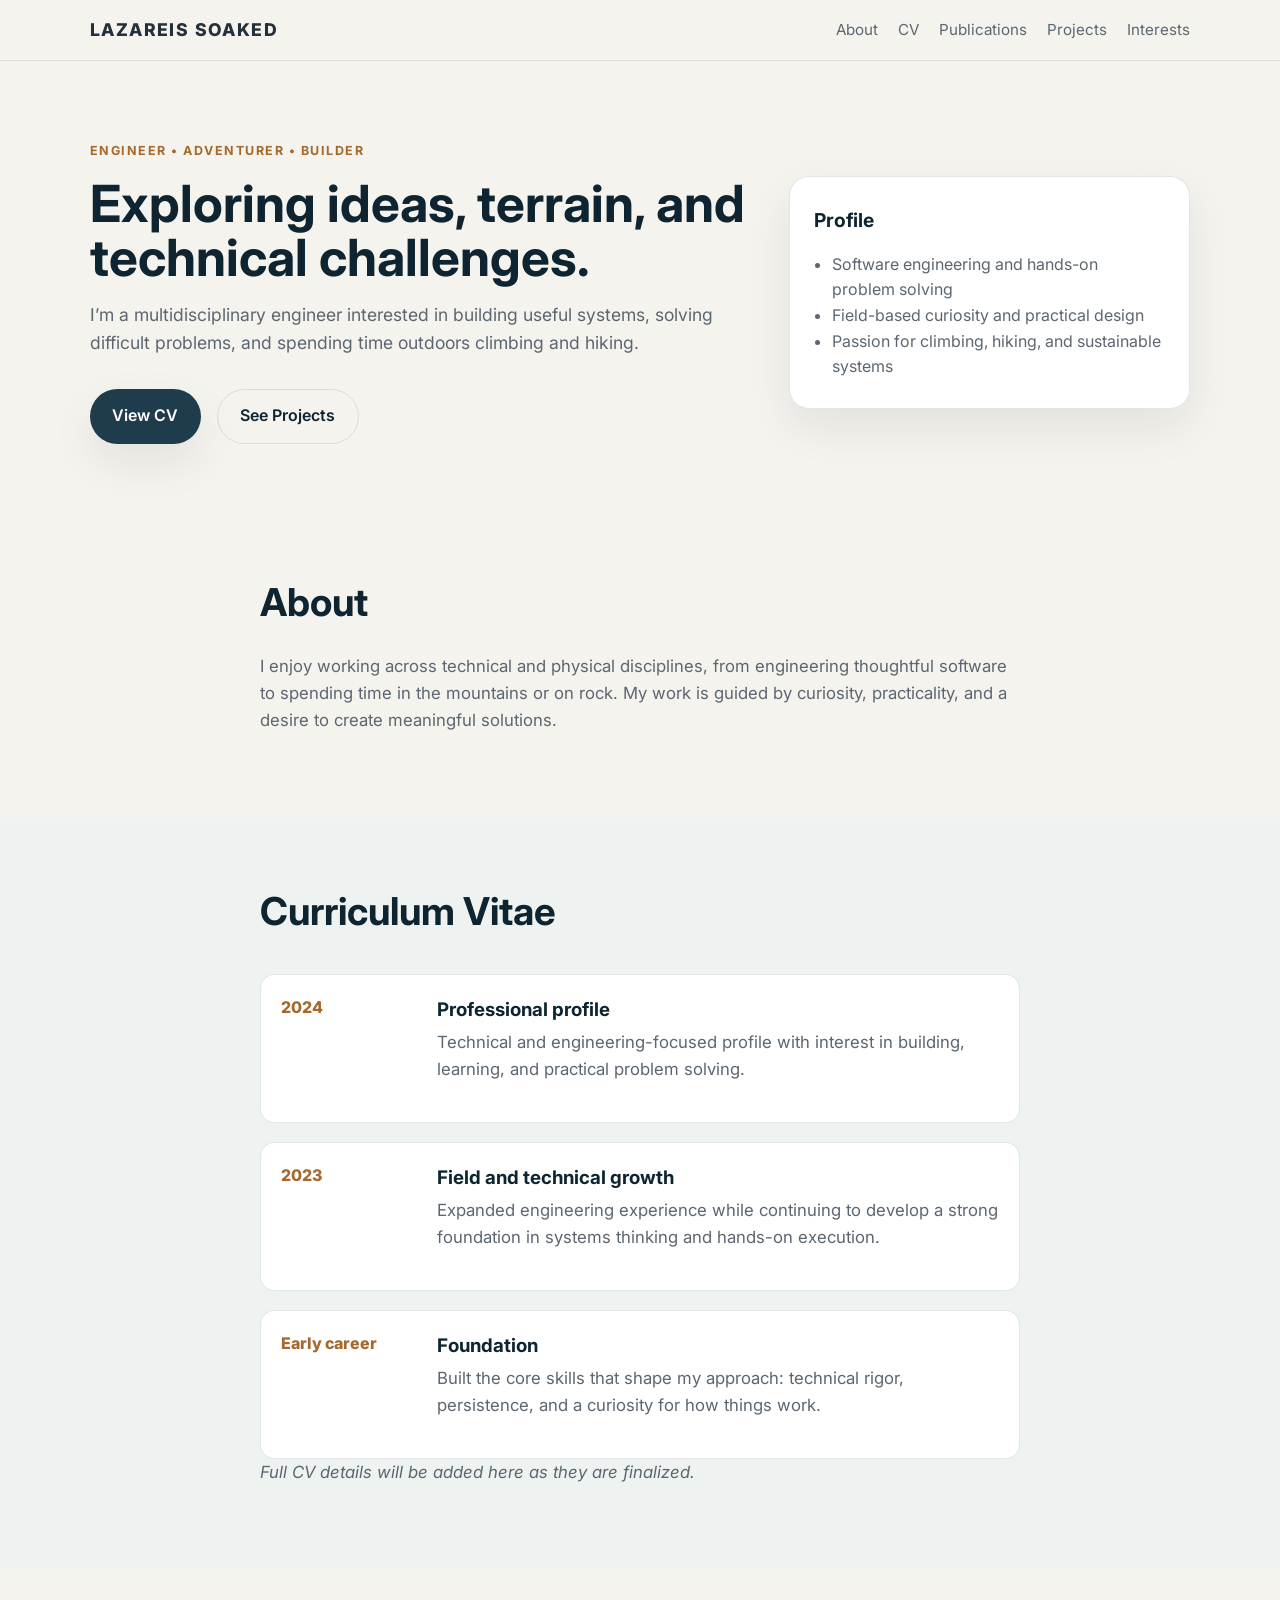
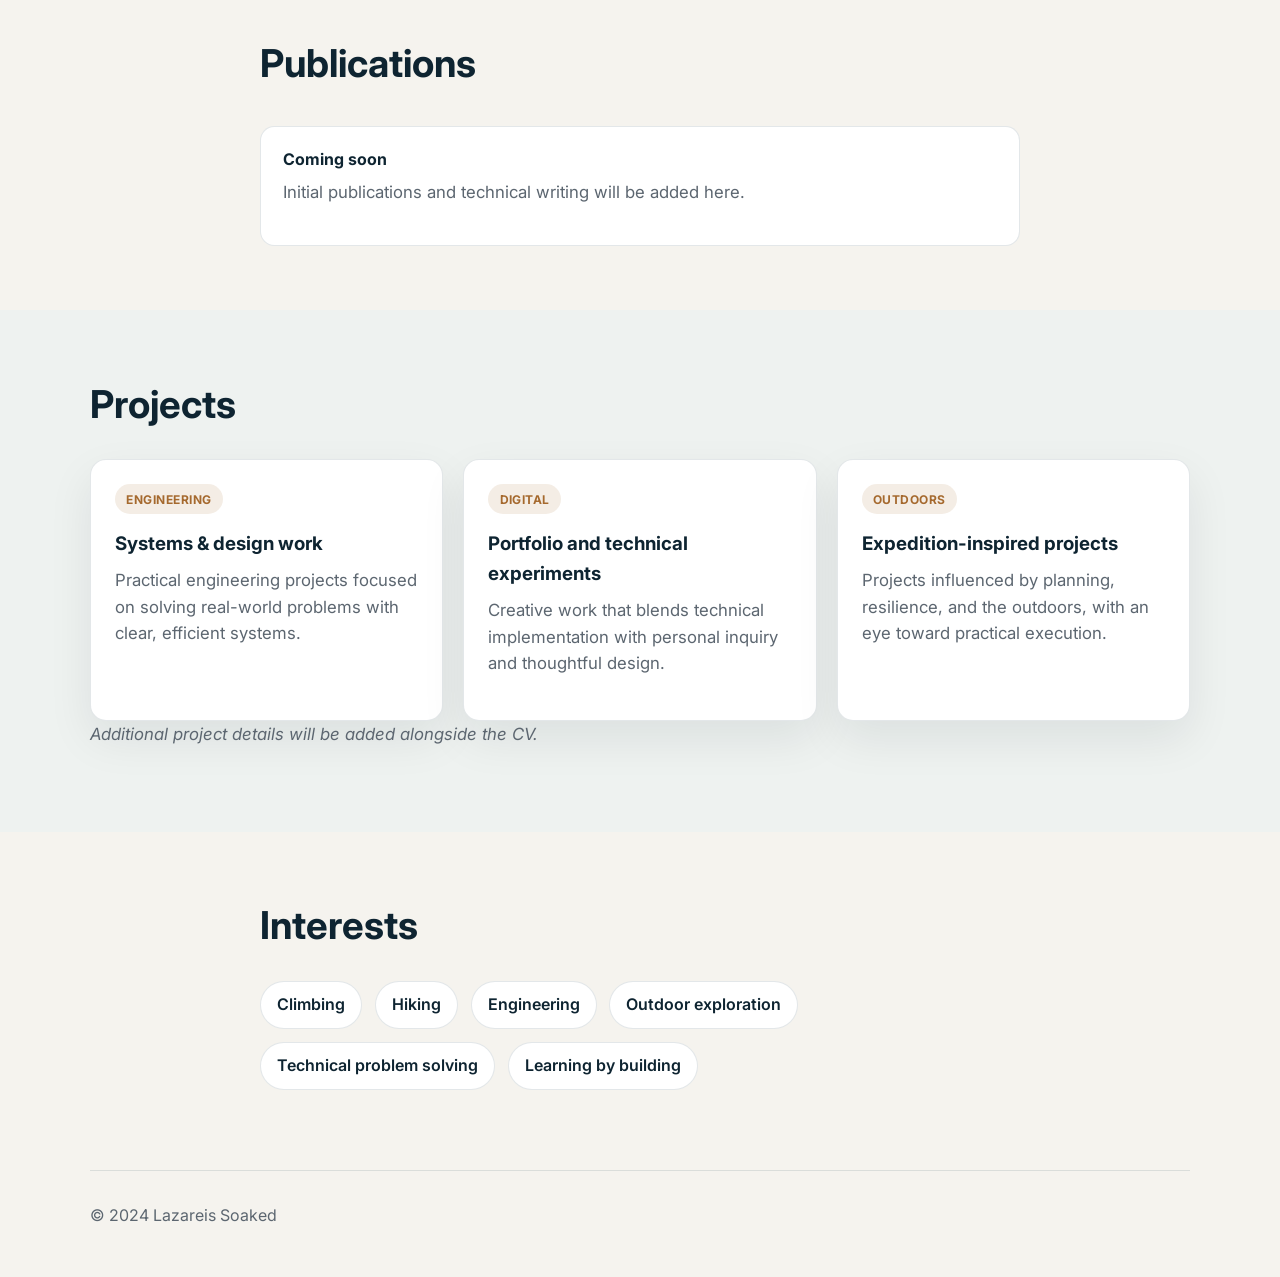
==== index.html @ 0415a64e "Add static GitHub Pages portfolio page with required sections Co-authored-by: LazareisSoaked <436525" ====
<!DOCTYPE html>
<html lang="en">
  <head>
    <meta charset="UTF-8" />
    <meta name="viewport" content="width=device-width, initial-scale=1.0" />
    <title>Lazareis Soaked | Portfolio</title>
    <meta
      name="description"
      content="Personal portfolio for Lazareis Soaked, featuring CV, publications, projects, and interests in climbing, hiking, and engineering."
    />
    <link rel="preconnect" href="https://fonts.googleapis.com" />
    <link rel="preconnect" href="https://fonts.gstatic.com" crossorigin />
    <link
      href="https://fonts.googleapis.com/css2?family=Inter:wght@400;500;600;700;800&display=swap"
      rel="stylesheet"
    />
    <link rel="stylesheet" href="styles.css" />
  </head>
  <body>
    <header class="site-header">
      <div class="container nav">
        <div class="brand">Lazareis Soaked</div>
        <nav class="main-nav" aria-label="Main navigation">
          <a href="#about">About</a>
          <a href="#cv">CV</a>
          <a href="#publications">Publications</a>
          <a href="#projects">Projects</a>
          <a href="#interests">Interests</a>
        </nav>
      </div>
    </header>

    <main>
      <section class="hero">
        <div class="container hero-inner">
          <div class="hero-copy">
            <p class="eyebrow">Engineer • Adventurer • Builder</p>
            <h1>Exploring ideas, terrain, and technical challenges.</h1>
            <p class="lead">
              I’m a multidisciplinary engineer interested in building useful systems,
              solving difficult problems, and spending time outdoors climbing and hiking.
            </p>
            <div class="cta-row">
              <a class="button primary" href="#cv">View CV</a>
              <a class="button secondary" href="#projects">See Projects</a>
            </div>
          </div>
          <div class="hero-card" aria-label="Profile summary card">
            <h2>Profile</h2>
            <ul>
              <li>Software engineering and hands-on problem solving</li>
              <li>Field-based curiosity and practical design</li>
              <li>Passion for climbing, hiking, and sustainable systems</li>
            </ul>
          </div>
        </div>
      </section>

      <section id="about" class="content-section">
        <div class="container narrow">
          <h2>About</h2>
          <p>
            I enjoy working across technical and physical disciplines, from engineering
            thoughtful software to spending time in the mountains or on rock. My work is
            guided by curiosity, practicality, and a desire to create meaningful solutions.
          </p>
        </div>
      </section>

      <section id="cv" class="content-section alt">
        <div class="container narrow">
          <h2>Curriculum Vitae</h2>
          <div class="timeline">
            <div class="item">
              <span class="year">2024</span>
              <div>
                <h3>Professional profile</h3>
                <p>
                  Technical and engineering-focused profile with interest in building,
                  learning, and practical problem solving.
                </p>
              </div>
            </div>
            <div class="item">
              <span class="year">2023</span>
              <div>
                <h3>Field and technical growth</h3>
                <p>
                  Expanded engineering experience while continuing to develop a strong
                  foundation in systems thinking and hands-on execution.
                </p>
              </div>
            </div>
            <div class="item">
              <span class="year">Early career</span>
              <div>
                <h3>Foundation</h3>
                <p>
                  Built the core skills that shape my approach: technical rigor,
                  persistence, and a curiosity for how things work.
                </p>
              </div>
            </div>
          </div>
          <p class="note">Full CV details will be added here as they are finalized.</p>
        </div>
      </section>

      <section id="publications" class="content-section">
        <div class="container narrow">
          <h2>Publications</h2>
          <ul class="list-card">
            <li>
              <strong>Coming soon</strong>
              <p>Initial publications and technical writing will be added here.</p>
            </li>
          </ul>
        </div>
      </section>

      <section id="projects" class="content-section alt">
        <div class="container">
          <h2>Projects</h2>
          <div class="projects-grid">
            <article class="project-card">
              <span class="tag">Engineering</span>
              <h3>Systems & design work</h3>
              <p>
                Practical engineering projects focused on solving real-world problems with
                clear, efficient systems.
              </p>
            </article>
            <article class="project-card">
              <span class="tag">Digital</span>
              <h3>Portfolio and technical experiments</h3>
              <p>
                Creative work that blends technical implementation with personal inquiry and
                thoughtful design.
              </p>
            </article>
            <article class="project-card">
              <span class="tag">Outdoors</span>
              <h3>Expedition-inspired projects</h3>
              <p>
                Projects influenced by planning, resilience, and the outdoors, with an eye
                toward practical execution.
              </p>
            </article>
          </div>
          <p class="note">Additional project details will be added alongside the CV.</p>
        </div>
      </section>

      <section id="interests" class="content-section">
        <div class="container narrow">
          <h2>Interests</h2>
          <div class="interest-list" aria-label="Interests">
            <span>Climbing</span>
            <span>Hiking</span>
            <span>Engineering</span>
            <span>Outdoor exploration</span>
            <span>Technical problem solving</span>
            <span>Learning by building</span>
          </div>
        </div>
      </section>
    </main>

    <footer class="site-footer">
      <div class="container footer-inner">
        <p>© 2024 Lazareis Soaked</p>
      </div>
    </footer>
  </body>
</html>
---- styles.css ----
:root {
  --bg: #f5f3ee;
  --panel: #ffffff;
  --panel-alt: #eef2f0;
  --primary: #1f3c4d;
  --primary-strong: #0e2431;
  --accent: #a5692e;
  --text: #24313d;
  --muted: #5c6670;
  --border: rgba(31, 60, 77, 0.12);
  --shadow: 0 18px 45px rgba(15, 27, 36, 0.08);
}

* {
  box-sizing: border-box;
}

html {
  scroll-behavior: smooth;
}

body {
  margin: 0;
  font-family: "Inter", sans-serif;
  background: var(--bg);
  color: var(--text);
  line-height: 1.6;
}

a {
  color: inherit;
  text-decoration: none;
}

img {
  max-width: 100%;
  display: block;
}

.container {
  width: min(1100px, calc(100% - 2rem));
  margin: 0 auto;
}

.narrow {
  max-width: 760px;
}

.site-header {
  position: sticky;
  top: 0;
  z-index: 10;
  background: rgba(245, 243, 238, 0.9);
  backdrop-filter: blur(8px);
  border-bottom: 1px solid var(--border);
}

.nav {
  display: flex;
  justify-content: space-between;
  align-items: center;
  padding: 1rem 0;
}

.brand {
  font-size: 1.1rem;
  font-weight: 800;
  letter-spacing: 0.08em;
  text-transform: uppercase;
}

.main-nav {
  display: flex;
  gap: 1.25rem;
  flex-wrap: wrap;
  color: var(--muted);
  font-size: 0.95rem;
}

.main-nav a:hover,
.main-nav a:focus-visible {
  color: var(--primary-strong);
}

.hero {
  padding: 5rem 0 4rem;
}

.hero-inner {
  display: grid;
  grid-template-columns: 1.5fr 0.9fr;
  gap: 2rem;
  align-items: center;
}

.eyebrow {
  margin: 0 0 1rem;
  font-size: 0.78rem;
  font-weight: 700;
  letter-spacing: 0.12em;
  text-transform: uppercase;
  color: var(--accent);
}

.hero h1 {
  margin: 0 0 1rem;
  font-size: clamp(2.5rem, 4vw, 4.4rem);
  line-height: 1.05;
  color: var(--primary-strong);
}

.lead {
  max-width: 62ch;
  margin: 0;
  font-size: 1.1rem;
  color: var(--muted);
}

.cta-row {
  display: flex;
  gap: 1rem;
  flex-wrap: wrap;
  margin-top: 2rem;
}

.button {
  display: inline-flex;
  align-items: center;
  justify-content: center;
  border-radius: 999px;
  padding: 0.85rem 1.4rem;
  font-weight: 600;
  transition: transform 0.2s ease, box-shadow 0.2s ease;
}

.button:hover,
.button:focus-visible {
  transform: translateY(-1px);
}

.button.primary {
  background: var(--primary);
  color: #fff;
  box-shadow: var(--shadow);
}

.button.secondary {
  background: transparent;
  border: 1px solid var(--border);
  color: var(--primary-strong);
}

.hero-card {
  background: var(--panel);
  border: 1px solid var(--border);
  border-radius: 1.25rem;
  padding: 1.75rem 1.5rem;
  box-shadow: var(--shadow);
}

.hero-card h2 {
  margin-top: 0;
  margin-bottom: 1rem;
  font-size: 1.2rem;
  color: var(--primary-strong);
}

.hero-card ul {
  margin: 0;
  padding-left: 1.1rem;
  color: var(--muted);
}

.content-section {
  padding: 2rem 0 4rem;
}

.content-section.alt {
  background: var(--panel-alt);
}

.content-section h2 {
  margin-bottom: 1.25rem;
  font-size: clamp(1.9rem, 3vw, 2.8rem);
  color: var(--primary-strong);
}

.content-section p {
  margin: 0 0 1.2rem;
  color: var(--muted);
  font-size: 1.05rem;
}

.timeline {
  display: grid;
  gap: 1.2rem;
  margin-top: 2rem;
}

.item {
  display: grid;
  grid-template-columns: 140px 1fr;
  gap: 1rem;
  padding: 1.25rem;
  background: var(--panel);
  border: 1px solid var(--border);
  border-radius: 0.9rem;
}

.year {
  font-weight: 800;
  color: var(--accent);
}

.item h3 {
  margin: 0 0 0.25rem;
  color: var(--primary-strong);
}

.note {
  margin-top: 1.5rem;
  font-style: italic;
}

.list-card {
  list-style: none;
  margin: 2rem 0 0;
  padding: 0;
  display: grid;
  gap: 1rem;
}

.list-card li {
  background: var(--panel);
  border: 1px solid var(--border);
  border-radius: 0.9rem;
  padding: 1.25rem 1.4rem;
}

.list-card strong {
  display: block;
  margin-bottom: 0.35rem;
  color: var(--primary-strong);
}

.projects-grid {
  display: grid;
  grid-template-columns: repeat(3, minmax(0, 1fr));
  gap: 1.25rem;
  margin-top: 1.5rem;
}

.project-card {
  padding: 1.5rem;
  background: var(--panel);
  border: 1px solid var(--border);
  border-radius: 1rem;
  box-shadow: var(--shadow);
}

.tag {
  display: inline-block;
  padding: 0.35rem 0.7rem;
  border-radius: 999px;
  background: rgba(165, 105, 46, 0.12);
  color: var(--accent);
  font-size: 0.75rem;
  font-weight: 700;
  letter-spacing: 0.04em;
  text-transform: uppercase;
}

.project-card h3 {
  margin: 0.9rem 0 0.5rem;
  color: var(--primary-strong);
}

.interest-list {
  display: flex;
  flex-wrap: wrap;
  gap: 0.8rem;
  margin-top: 1.5rem;
}

.interest-list span {
  background: var(--panel);
  border: 1px solid var(--border);
  border-radius: 999px;
  padding: 0.65rem 1rem;
  color: var(--primary-strong);
  font-weight: 600;
}

.site-footer {
  padding: 1rem 0 2rem;
}

.footer-inner {
  padding-top: 1rem;
  border-top: 1px solid var(--border);
  color: var(--muted);
}

@media (max-width: 760px) {
  .hero-inner,
  .projects-grid {
    grid-template-columns: 1fr;
  }

  .nav {
    flex-direction: column;
    gap: 0.75rem;
  }

  .main-nav {
    justify-content: center;
  }

  .item {
    grid-template-columns: 1fr;
  }
}
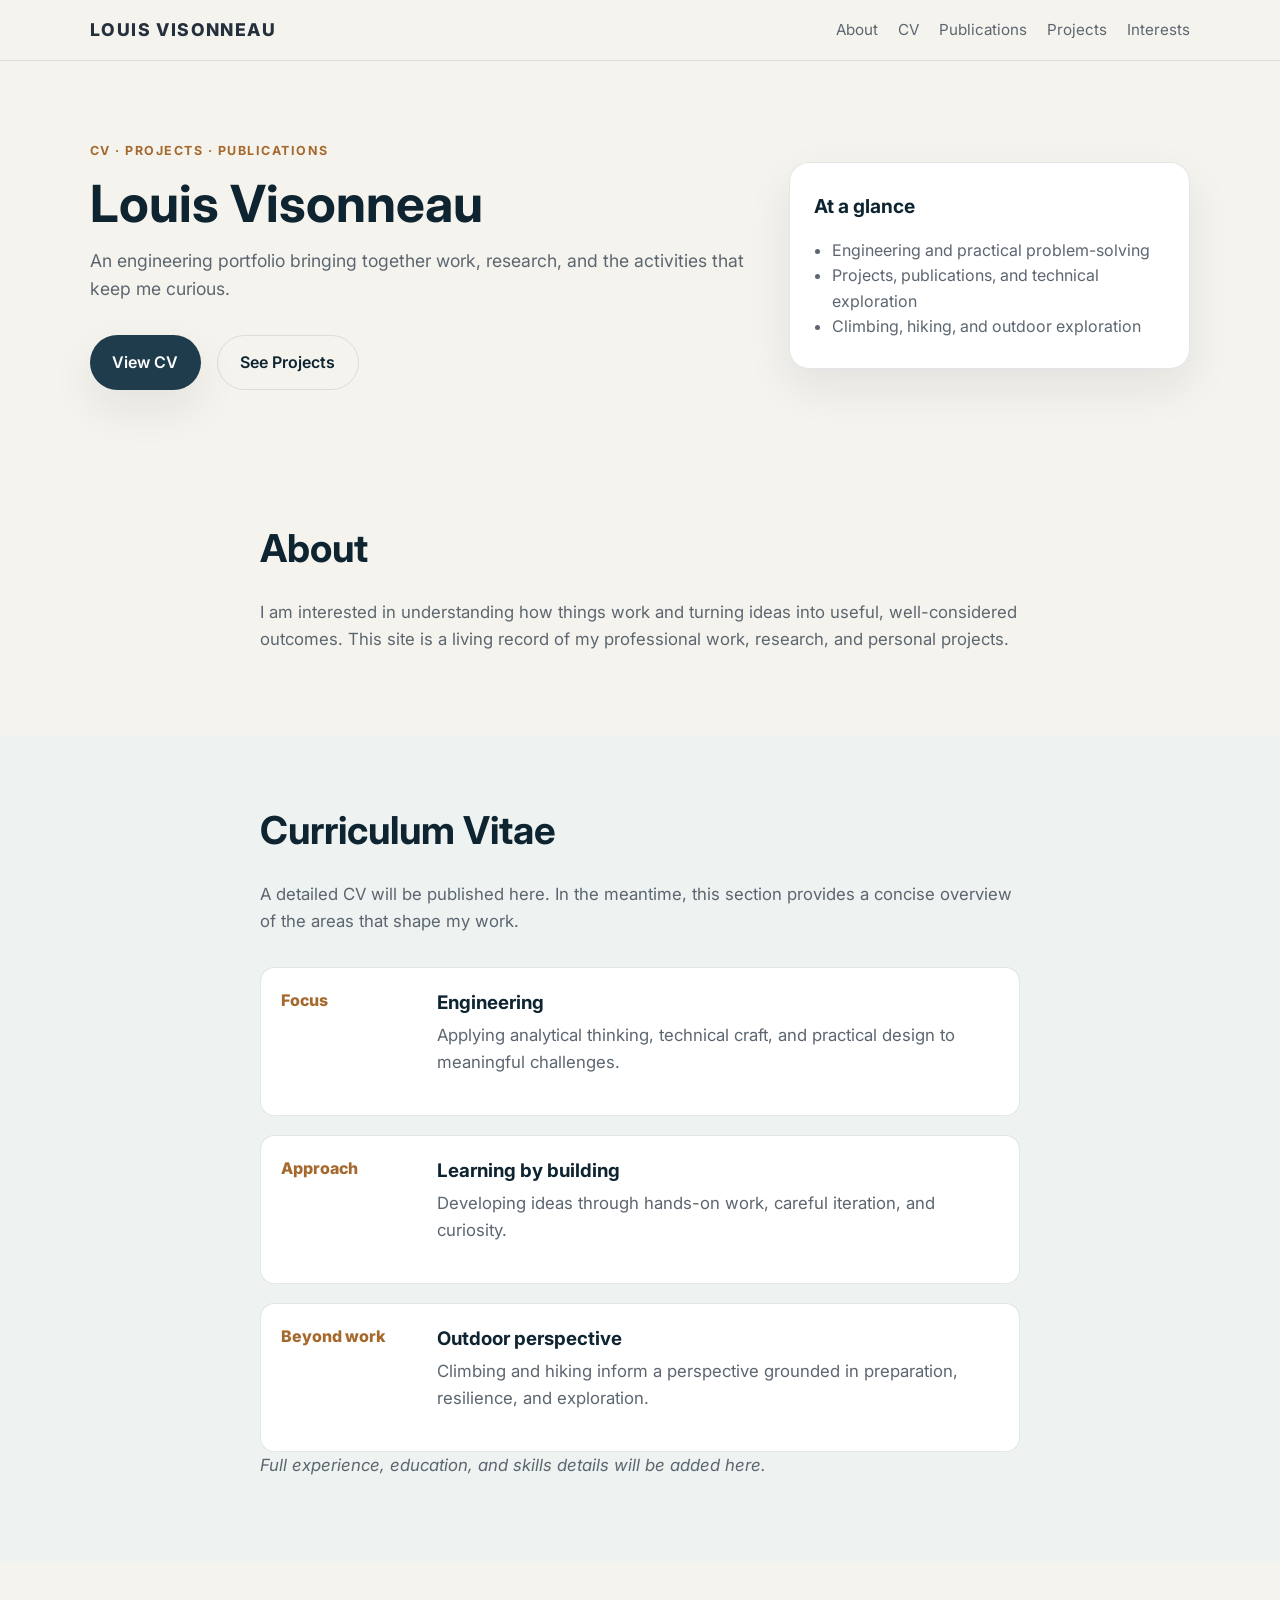
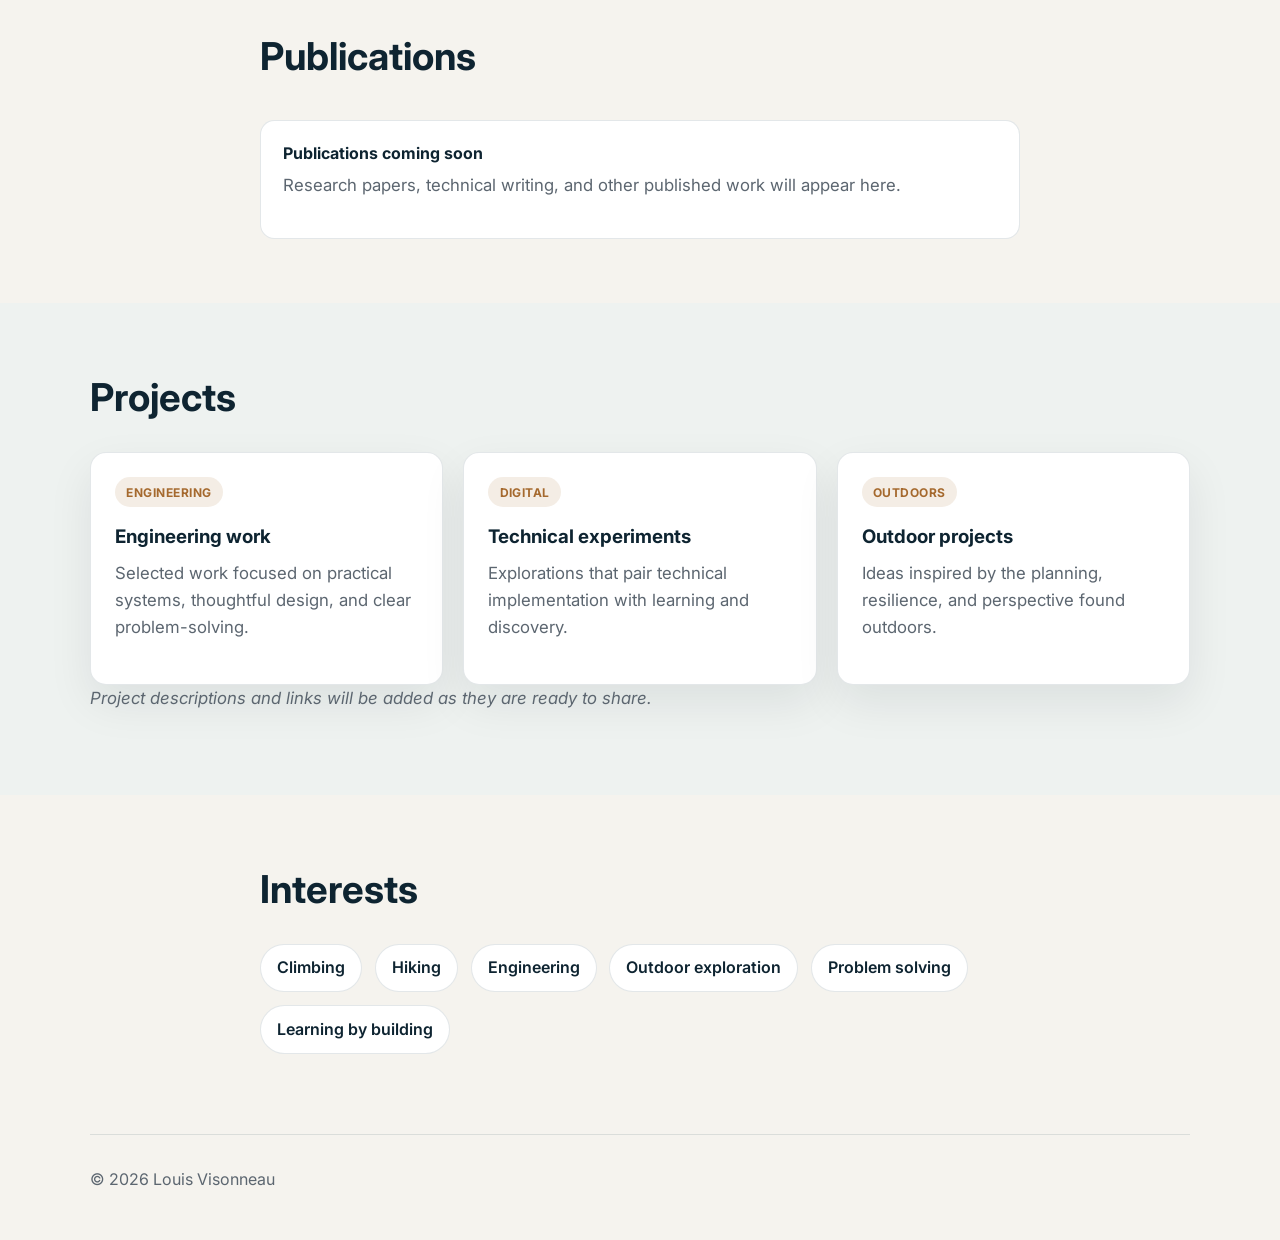
==== commit ad81150e: "Create Louis Visonneau portfolio page Co-authored-by: LazareisSoaked <43652519+LazareisSoaked@users." ====
--- a/index.html
+++ b/index.html
@@ -3,10 +3,10 @@
   <head>
     <meta charset="UTF-8" />
     <meta name="viewport" content="width=device-width, initial-scale=1.0" />
-    <title>Lazareis Soaked | Portfolio</title>
+    <title>Louis Visonneau | CV & Portfolio</title>
     <meta
       name="description"
-      content="Personal portfolio for Lazareis Soaked, featuring CV, publications, projects, and interests in climbing, hiking, and engineering."
+      content="The CV and portfolio of Louis Visonneau, including publications, projects, and interests."
     />
     <link rel="preconnect" href="https://fonts.googleapis.com" />
     <link rel="preconnect" href="https://fonts.gstatic.com" crossorigin />
@@ -19,7 +19,7 @@
   <body>
     <header class="site-header">
       <div class="container nav">
-        <div class="brand">Lazareis Soaked</div>
+        <a class="brand" href="#top">Louis Visonneau</a>
         <nav class="main-nav" aria-label="Main navigation">
           <a href="#about">About</a>
           <a href="#cv">CV</a>
@@ -30,15 +30,15 @@
       </div>
     </header>
 
-    <main>
-      <section class="hero">
+    <main id="top">
+      <section id="about" class="hero">
         <div class="container hero-inner">
           <div class="hero-copy">
-            <p class="eyebrow">Engineer • Adventurer • Builder</p>
-            <h1>Exploring ideas, terrain, and technical challenges.</h1>
+            <p class="eyebrow">CV · Projects · Publications</p>
+            <h1>Louis Visonneau</h1>
             <p class="lead">
-              I’m a multidisciplinary engineer interested in building useful systems,
-              solving difficult problems, and spending time outdoors climbing and hiking.
+              An engineering portfolio bringing together work, research, and the activities
+              that keep me curious.
             </p>
             <div class="cta-row">
               <a class="button primary" href="#cv">View CV</a>
@@ -46,23 +46,23 @@
             </div>
           </div>
           <div class="hero-card" aria-label="Profile summary card">
-            <h2>Profile</h2>
+            <h2>At a glance</h2>
             <ul>
-              <li>Software engineering and hands-on problem solving</li>
-              <li>Field-based curiosity and practical design</li>
-              <li>Passion for climbing, hiking, and sustainable systems</li>
+              <li>Engineering and practical problem-solving</li>
+              <li>Projects, publications, and technical exploration</li>
+              <li>Climbing, hiking, and outdoor exploration</li>
             </ul>
           </div>
         </div>
       </section>
 
-      <section id="about" class="content-section">
+      <section class="content-section">
         <div class="container narrow">
           <h2>About</h2>
           <p>
-            I enjoy working across technical and physical disciplines, from engineering
-            thoughtful software to spending time in the mountains or on rock. My work is
-            guided by curiosity, practicality, and a desire to create meaningful solutions.
+            I am interested in understanding how things work and turning ideas into useful,
+            well-considered outcomes. This site is a living record of my professional work,
+            research, and personal projects.
           </p>
         </div>
       </section>
@@ -70,39 +70,42 @@
       <section id="cv" class="content-section alt">
         <div class="container narrow">
           <h2>Curriculum Vitae</h2>
+          <p>
+            A detailed CV will be published here. In the meantime, this section provides a
+            concise overview of the areas that shape my work.
+          </p>
           <div class="timeline">
             <div class="item">
-              <span class="year">2024</span>
+              <span class="year">Focus</span>
               <div>
-                <h3>Professional profile</h3>
+                <h3>Engineering</h3>
                 <p>
-                  Technical and engineering-focused profile with interest in building,
-                  learning, and practical problem solving.
+                  Applying analytical thinking, technical craft, and practical design to
+                  meaningful challenges.
                 </p>
               </div>
             </div>
             <div class="item">
-              <span class="year">2023</span>
+              <span class="year">Approach</span>
               <div>
-                <h3>Field and technical growth</h3>
+                <h3>Learning by building</h3>
                 <p>
-                  Expanded engineering experience while continuing to develop a strong
-                  foundation in systems thinking and hands-on execution.
+                  Developing ideas through hands-on work, careful iteration, and curiosity.
                 </p>
               </div>
             </div>
             <div class="item">
-              <span class="year">Early career</span>
+              <span class="year">Beyond work</span>
               <div>
-                <h3>Foundation</h3>
+                <h3>Outdoor perspective</h3>
                 <p>
-                  Built the core skills that shape my approach: technical rigor,
-                  persistence, and a curiosity for how things work.
+                  Climbing and hiking inform a perspective grounded in preparation,
+                  resilience, and exploration.
                 </p>
               </div>
             </div>
           </div>
-          <p class="note">Full CV details will be added here as they are finalized.</p>
+          <p class="note">Full experience, education, and skills details will be added here.</p>
         </div>
       </section>
 
@@ -111,8 +114,8 @@
           <h2>Publications</h2>
           <ul class="list-card">
             <li>
-              <strong>Coming soon</strong>
-              <p>Initial publications and technical writing will be added here.</p>
+              <strong>Publications coming soon</strong>
+              <p>Research papers, technical writing, and other published work will appear here.</p>
             </li>
           </ul>
         </div>
@@ -124,30 +127,28 @@
           <div class="projects-grid">
             <article class="project-card">
               <span class="tag">Engineering</span>
-              <h3>Systems & design work</h3>
+              <h3>Engineering work</h3>
               <p>
-                Practical engineering projects focused on solving real-world problems with
-                clear, efficient systems.
+                Selected work focused on practical systems, thoughtful design, and clear
+                problem-solving.
               </p>
             </article>
             <article class="project-card">
               <span class="tag">Digital</span>
-              <h3>Portfolio and technical experiments</h3>
+              <h3>Technical experiments</h3>
               <p>
-                Creative work that blends technical implementation with personal inquiry and
-                thoughtful design.
+                Explorations that pair technical implementation with learning and discovery.
               </p>
             </article>
             <article class="project-card">
               <span class="tag">Outdoors</span>
-              <h3>Expedition-inspired projects</h3>
+              <h3>Outdoor projects</h3>
               <p>
-                Projects influenced by planning, resilience, and the outdoors, with an eye
-                toward practical execution.
+                Ideas inspired by the planning, resilience, and perspective found outdoors.
               </p>
             </article>
           </div>
-          <p class="note">Additional project details will be added alongside the CV.</p>
+          <p class="note">Project descriptions and links will be added as they are ready to share.</p>
         </div>
       </section>
 
@@ -159,7 +160,7 @@
             <span>Hiking</span>
             <span>Engineering</span>
             <span>Outdoor exploration</span>
-            <span>Technical problem solving</span>
+            <span>Problem solving</span>
             <span>Learning by building</span>
           </div>
         </div>
@@ -168,7 +169,7 @@
 
     <footer class="site-footer">
       <div class="container footer-inner">
-        <p>© 2024 Lazareis Soaked</p>
+        <p>© <span id="year">2026</span> Louis Visonneau</p>
       </div>
     </footer>
   </body>
--- a/styles.css
+++ b/styles.css
@@ -63,6 +63,7 @@
 }
 
 .brand {
+  display: inline-block;
   font-size: 1.1rem;
   font-weight: 800;
   letter-spacing: 0.08em;
@@ -80,6 +81,13 @@
 .main-nav a:hover,
 .main-nav a:focus-visible {
   color: var(--primary-strong);
+}
+
+.main-nav a:focus-visible,
+.button:focus-visible,
+.brand:focus-visible {
+  outline: 3px solid var(--accent);
+  outline-offset: 3px;
 }
 
 .hero {
@@ -293,6 +301,7 @@
 
 .site-footer {
   padding: 1rem 0 2rem;
+  background: var(--bg);
 }
 
 .footer-inner {
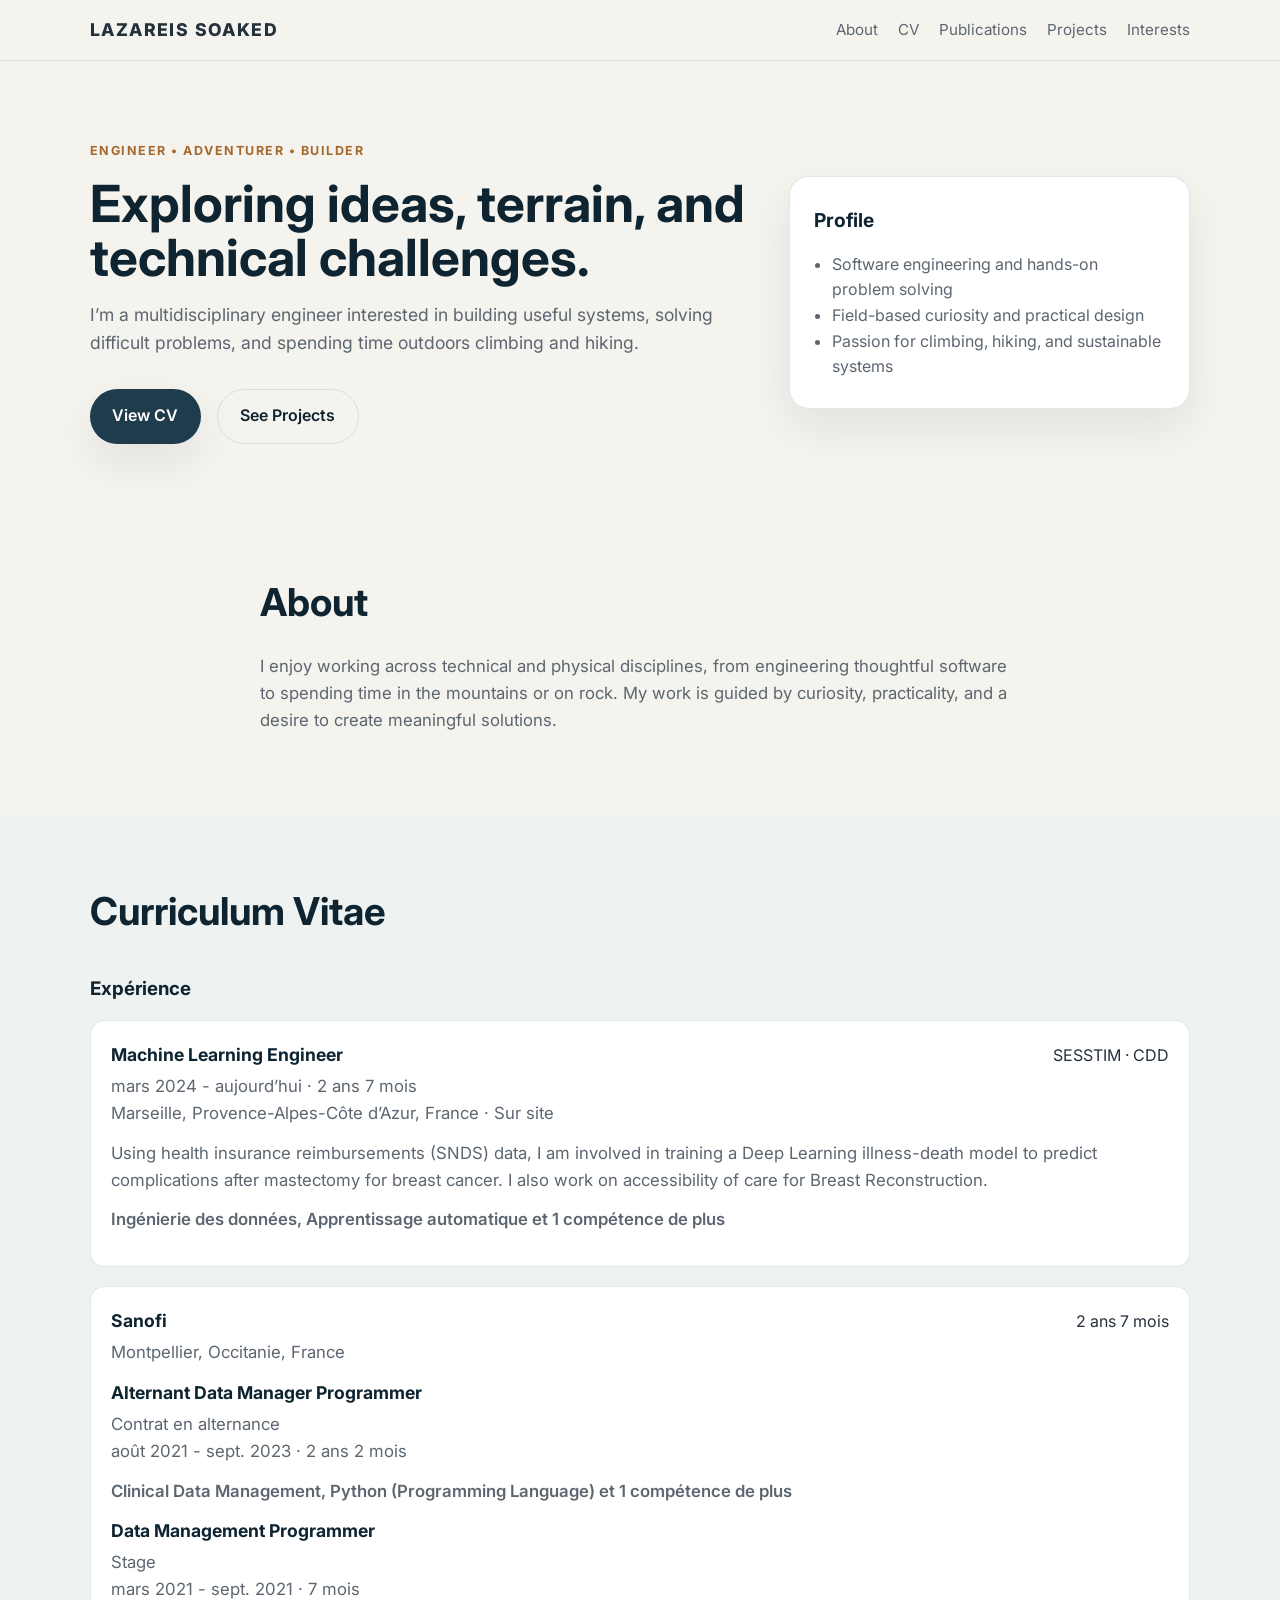
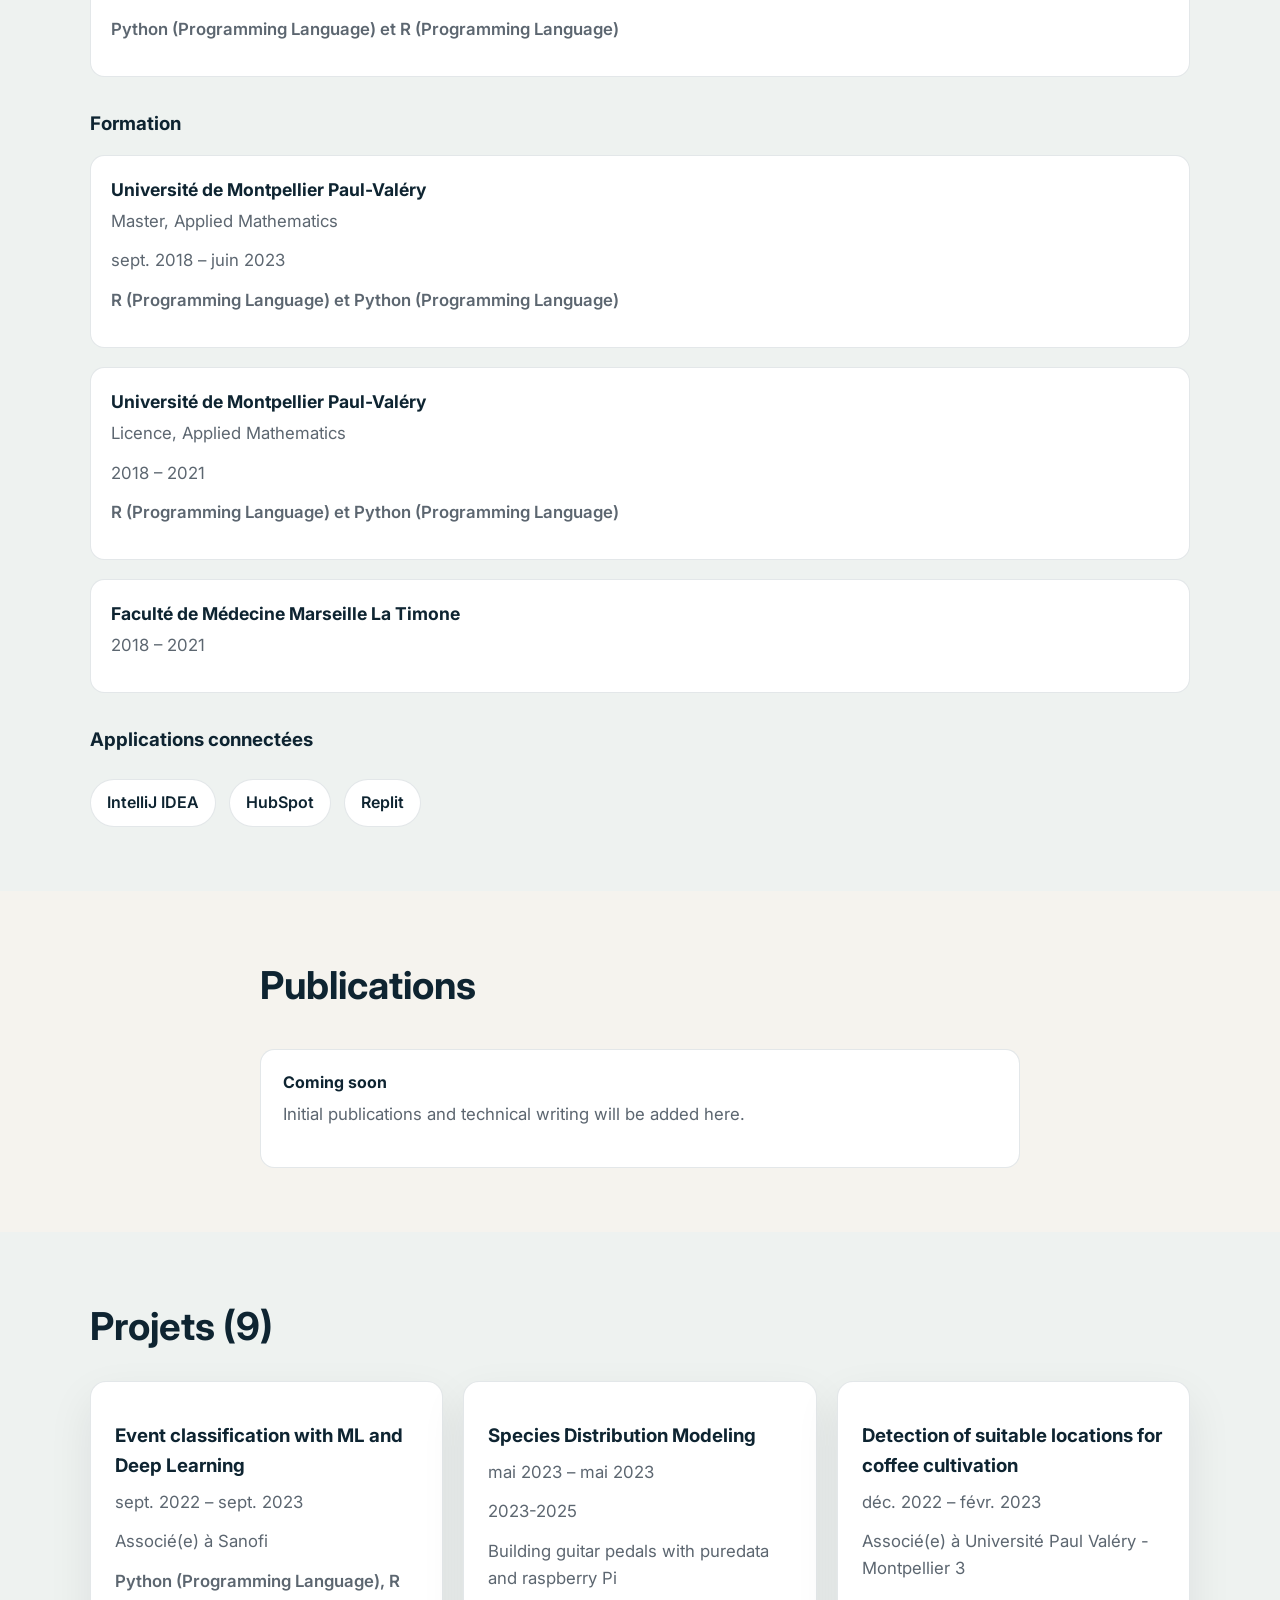
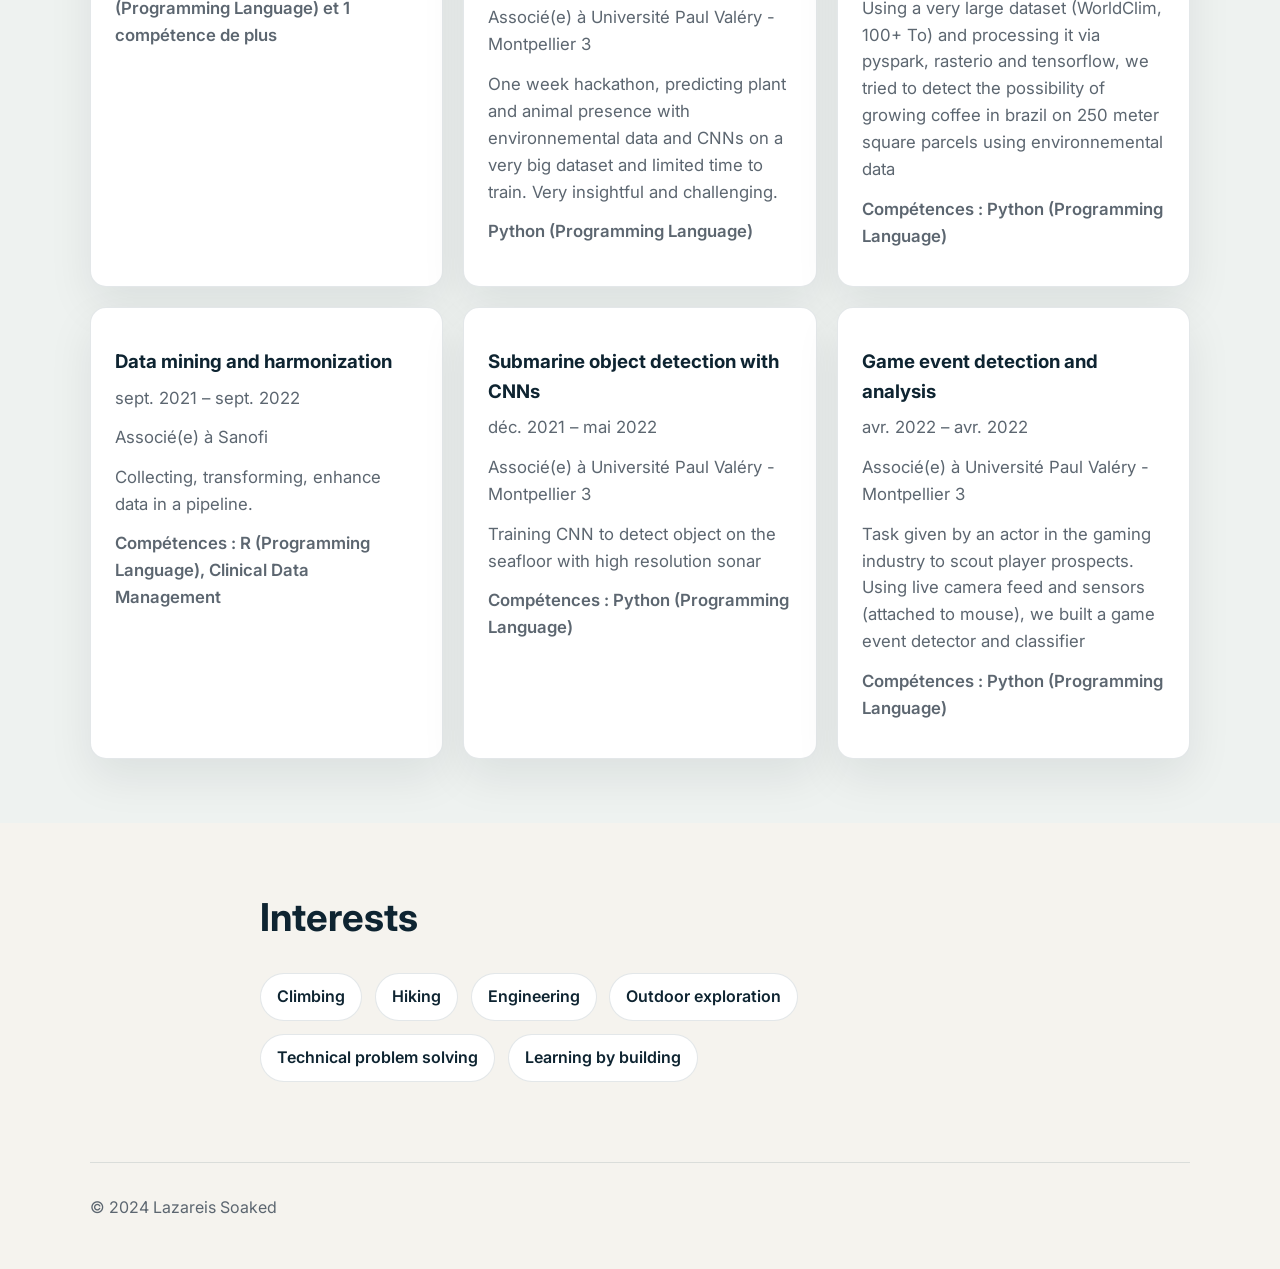
==== commit 10f97cec: "Add provided CV and project details Co-authored-by: LazareisSoaked <43652519+LazareisSoaked@users.no" ====
--- a/index.html
+++ b/index.html
@@ -3,10 +3,10 @@
   <head>
     <meta charset="UTF-8" />
     <meta name="viewport" content="width=device-width, initial-scale=1.0" />
-    <title>Louis Visonneau | CV & Portfolio</title>
+    <title>Lazareis Soaked | Portfolio</title>
     <meta
       name="description"
-      content="The CV and portfolio of Louis Visonneau, including publications, projects, and interests."
+      content="Personal portfolio for Lazareis Soaked, featuring CV, publications, projects, and interests in climbing, hiking, and engineering."
     />
     <link rel="preconnect" href="https://fonts.googleapis.com" />
     <link rel="preconnect" href="https://fonts.gstatic.com" crossorigin />
@@ -19,7 +19,7 @@
   <body>
     <header class="site-header">
       <div class="container nav">
-        <a class="brand" href="#top">Louis Visonneau</a>
+        <div class="brand">Lazareis Soaked</div>
         <nav class="main-nav" aria-label="Main navigation">
           <a href="#about">About</a>
           <a href="#cv">CV</a>
@@ -30,15 +30,15 @@
       </div>
     </header>
 
-    <main id="top">
-      <section id="about" class="hero">
+    <main>
+      <section class="hero">
         <div class="container hero-inner">
           <div class="hero-copy">
-            <p class="eyebrow">CV · Projects · Publications</p>
-            <h1>Louis Visonneau</h1>
+            <p class="eyebrow">Engineer • Adventurer • Builder</p>
+            <h1>Exploring ideas, terrain, and technical challenges.</h1>
             <p class="lead">
-              An engineering portfolio bringing together work, research, and the activities
-              that keep me curious.
+              I’m a multidisciplinary engineer interested in building useful systems,
+              solving difficult problems, and spending time outdoors climbing and hiking.
             </p>
             <div class="cta-row">
               <a class="button primary" href="#cv">View CV</a>
@@ -46,66 +46,82 @@
             </div>
           </div>
           <div class="hero-card" aria-label="Profile summary card">
-            <h2>At a glance</h2>
+            <h2>Profile</h2>
             <ul>
-              <li>Engineering and practical problem-solving</li>
-              <li>Projects, publications, and technical exploration</li>
-              <li>Climbing, hiking, and outdoor exploration</li>
+              <li>Software engineering and hands-on problem solving</li>
+              <li>Field-based curiosity and practical design</li>
+              <li>Passion for climbing, hiking, and sustainable systems</li>
             </ul>
           </div>
         </div>
       </section>
 
-      <section class="content-section">
+      <section id="about" class="content-section">
         <div class="container narrow">
           <h2>About</h2>
           <p>
-            I am interested in understanding how things work and turning ideas into useful,
-            well-considered outcomes. This site is a living record of my professional work,
-            research, and personal projects.
+            I enjoy working across technical and physical disciplines, from engineering
+            thoughtful software to spending time in the mountains or on rock. My work is
+            guided by curiosity, practicality, and a desire to create meaningful solutions.
           </p>
         </div>
       </section>
 
       <section id="cv" class="content-section alt">
-        <div class="container narrow">
+        <div class="container">
           <h2>Curriculum Vitae</h2>
-          <p>
-            A detailed CV will be published here. In the meantime, this section provides a
-            concise overview of the areas that shape my work.
-          </p>
-          <div class="timeline">
-            <div class="item">
-              <span class="year">Focus</span>
-              <div>
-                <h3>Engineering</h3>
-                <p>
-                  Applying analytical thinking, technical craft, and practical design to
-                  meaningful challenges.
-                </p>
+          <div class="cv-group">
+            <h3>Expérience</h3>
+            <article class="cv-entry">
+              <div class="cv-entry-heading">
+                <h4>Machine Learning Engineer</h4>
+                <span>SESSTIM · CDD</span>
               </div>
+              <p class="cv-meta">mars 2024 - aujourd’hui · 2 ans 7 mois<br />Marseille, Provence-Alpes-Côte d’Azur, France · Sur site</p>
+              <p>Using health insurance reimbursements (SNDS) data, I am involved in training a Deep Learning illness-death model to predict complications after mastectomy for breast cancer. I also work on accessibility of care for Breast Reconstruction.</p>
+              <p class="cv-skills">Ingénierie des données, Apprentissage automatique et 1 compétence de plus</p>
+            </article>
+            <article class="cv-entry">
+              <div class="cv-entry-heading">
+                <h4>Sanofi</h4>
+                <span>2 ans 7 mois</span>
+              </div>
+              <p class="cv-meta">Montpellier, Occitanie, France</p>
+              <h4>Alternant Data Manager Programmer</h4>
+              <p class="cv-meta">Contrat en alternance<br />août 2021 - sept. 2023 · 2 ans 2 mois</p>
+              <p class="cv-skills">Clinical Data Management, Python (Programming Language) et 1 compétence de plus</p>
+              <h4>Data Management Programmer</h4>
+              <p class="cv-meta">Stage<br />mars 2021 - sept. 2021 · 7 mois</p>
+              <p class="cv-skills">Python (Programming Language) et R (Programming Language)</p>
+            </article>
+          </div>
+          <div class="cv-group">
+            <h3>Formation</h3>
+            <article class="cv-entry">
+              <h4>Université de Montpellier Paul-Valéry</h4>
+              <p>Master, Applied Mathematics</p>
+              <p class="cv-meta">sept. 2018 – juin 2023</p>
+              <p class="cv-skills">R (Programming Language) et Python (Programming Language)</p>
+            </article>
+            <article class="cv-entry">
+              <h4>Université de Montpellier Paul-Valéry</h4>
+              <p>Licence, Applied Mathematics</p>
+              <p class="cv-meta">2018 – 2021</p>
+              <p class="cv-skills">R (Programming Language) et Python (Programming Language)</p>
+            </article>
+            <article class="cv-entry">
+              <h4>Faculté de Médecine Marseille La Timone</h4>
+              <p class="cv-meta">2018 – 2021</p>
+            </article>
+          </div>
+          <div class="cv-group">
+            <h3>Applications connectées</h3>
+            <div class="interest-list">
+              <span>IntelliJ IDEA</span>
+              <span>HubSpot</span>
+              <span>Replit</span>
             </div>
-            <div class="item">
-              <span class="year">Approach</span>
-              <div>
-                <h3>Learning by building</h3>
-                <p>
-                  Developing ideas through hands-on work, careful iteration, and curiosity.
-                </p>
-              </div>
-            </div>
-            <div class="item">
-              <span class="year">Beyond work</span>
-              <div>
-                <h3>Outdoor perspective</h3>
-                <p>
-                  Climbing and hiking inform a perspective grounded in preparation,
-                  resilience, and exploration.
-                </p>
-              </div>
-            </div>
-          </div>
-          <p class="note">Full experience, education, and skills details will be added here.</p>
+          </div>
         </div>
       </section>
 
@@ -114,8 +130,8 @@
           <h2>Publications</h2>
           <ul class="list-card">
             <li>
-              <strong>Publications coming soon</strong>
-              <p>Research papers, technical writing, and other published work will appear here.</p>
+              <strong>Coming soon</strong>
+              <p>Initial publications and technical writing will be added here.</p>
             </li>
           </ul>
         </div>
@@ -123,32 +139,52 @@
 
       <section id="projects" class="content-section alt">
         <div class="container">
-          <h2>Projects</h2>
+          <h2>Projets (9)</h2>
           <div class="projects-grid">
             <article class="project-card">
-              <span class="tag">Engineering</span>
-              <h3>Engineering work</h3>
-              <p>
-                Selected work focused on practical systems, thoughtful design, and clear
-                problem-solving.
-              </p>
-            </article>
-            <article class="project-card">
-              <span class="tag">Digital</span>
-              <h3>Technical experiments</h3>
-              <p>
-                Explorations that pair technical implementation with learning and discovery.
-              </p>
-            </article>
-            <article class="project-card">
-              <span class="tag">Outdoors</span>
-              <h3>Outdoor projects</h3>
-              <p>
-                Ideas inspired by the planning, resilience, and perspective found outdoors.
-              </p>
-            </article>
-          </div>
-          <p class="note">Project descriptions and links will be added as they are ready to share.</p>
+              <h3>Event classification with ML and Deep Learning</h3>
+              <p class="cv-meta">sept. 2022 – sept. 2023</p>
+              <p>Associé(e) à Sanofi</p>
+              <p class="cv-skills">Python (Programming Language), R (Programming Language) et 1 compétence de plus</p>
+            </article>
+            <article class="project-card">
+              <h3>Species Distribution Modeling</h3>
+              <p class="cv-meta">mai 2023 – mai 2023</p>
+              <p>2023-2025</p>
+              <p>Building guitar pedals with puredata and raspberry Pi</p>
+              <p>Associé(e) à Université Paul Valéry - Montpellier 3</p>
+              <p>One week hackathon, predicting plant and animal presence with environnemental data and CNNs on a very big dataset and limited time to train. Very insightful and challenging.</p>
+              <p class="cv-skills">Python (Programming Language)</p>
+            </article>
+            <article class="project-card">
+              <h3>Detection of suitable locations for coffee cultivation</h3>
+              <p class="cv-meta">déc. 2022 – févr. 2023</p>
+              <p>Associé(e) à Université Paul Valéry - Montpellier 3</p>
+              <p>Using a very large dataset (WorldClim, 100+ To) and processing it via pyspark, rasterio and tensorflow, we tried to detect the possibility of growing coffee in brazil on 250 meter square parcels using environnemental data</p>
+              <p class="cv-skills">Compétences : Python (Programming Language)</p>
+            </article>
+            <article class="project-card">
+              <h3>Data mining and harmonization</h3>
+              <p class="cv-meta">sept. 2021 – sept. 2022</p>
+              <p>Associé(e) à Sanofi</p>
+              <p>Collecting, transforming, enhance data in a pipeline.</p>
+              <p class="cv-skills">Compétences : R (Programming Language), Clinical Data Management</p>
+            </article>
+            <article class="project-card">
+              <h3>Submarine object detection with CNNs</h3>
+              <p class="cv-meta">déc. 2021 – mai 2022</p>
+              <p>Associé(e) à Université Paul Valéry - Montpellier 3</p>
+              <p>Training CNN to detect object on the seafloor with high resolution sonar</p>
+              <p class="cv-skills">Compétences : Python (Programming Language)</p>
+            </article>
+            <article class="project-card">
+              <h3>Game event detection and analysis</h3>
+              <p class="cv-meta">avr. 2022 – avr. 2022</p>
+              <p>Associé(e) à Université Paul Valéry - Montpellier 3</p>
+              <p>Task given by an actor in the gaming industry to scout player prospects. Using live camera feed and sensors (attached to mouse), we built a game event detector and classifier</p>
+              <p class="cv-skills">Compétences : Python (Programming Language)</p>
+            </article>
+          </div>
         </div>
       </section>
 
@@ -160,7 +196,7 @@
             <span>Hiking</span>
             <span>Engineering</span>
             <span>Outdoor exploration</span>
-            <span>Problem solving</span>
+            <span>Technical problem solving</span>
             <span>Learning by building</span>
           </div>
         </div>
@@ -169,7 +205,7 @@
 
     <footer class="site-footer">
       <div class="container footer-inner">
-        <p>© <span id="year">2026</span> Louis Visonneau</p>
+        <p>© 2024 Lazareis Soaked</p>
       </div>
     </footer>
   </body>
--- a/styles.css
+++ b/styles.css
@@ -63,7 +63,6 @@
 }
 
 .brand {
-  display: inline-block;
   font-size: 1.1rem;
   font-weight: 800;
   letter-spacing: 0.08em;
@@ -81,13 +80,6 @@
 .main-nav a:hover,
 .main-nav a:focus-visible {
   color: var(--primary-strong);
-}
-
-.main-nav a:focus-visible,
-.button:focus-visible,
-.brand:focus-visible {
-  outline: 3px solid var(--accent);
-  outline-offset: 3px;
 }
 
 .hero {
@@ -203,6 +195,51 @@
   display: grid;
   gap: 1.2rem;
   margin-top: 2rem;
+}
+
+.cv-group {
+  margin-top: 2rem;
+}
+
+.cv-group > h3 {
+  margin-bottom: 1rem;
+  color: var(--primary-strong);
+}
+
+.cv-entry {
+  margin-bottom: 1.2rem;
+  padding: 1.25rem;
+  background: var(--panel);
+  border: 1px solid var(--border);
+  border-radius: 0.9rem;
+}
+
+.cv-entry-heading {
+  display: flex;
+  justify-content: space-between;
+  gap: 1rem;
+  align-items: baseline;
+}
+
+.cv-entry h4 {
+  margin: 0 0 0.25rem;
+  color: var(--primary-strong);
+  font-size: 1.1rem;
+}
+
+.cv-meta,
+.cv-skills {
+  color: var(--muted);
+  font-size: 0.95rem;
+}
+
+.cv-entry p,
+.project-card p {
+  margin-bottom: 0.8rem;
+}
+
+.cv-skills {
+  font-weight: 600;
 }
 
 .item {
@@ -301,7 +338,6 @@
 
 .site-footer {
   padding: 1rem 0 2rem;
-  background: var(--bg);
 }
 
 .footer-inner {
@@ -328,4 +364,8 @@
   .item {
     grid-template-columns: 1fr;
   }
-}
+
+  .cv-entry-heading {
+    display: block;
+  }
+}
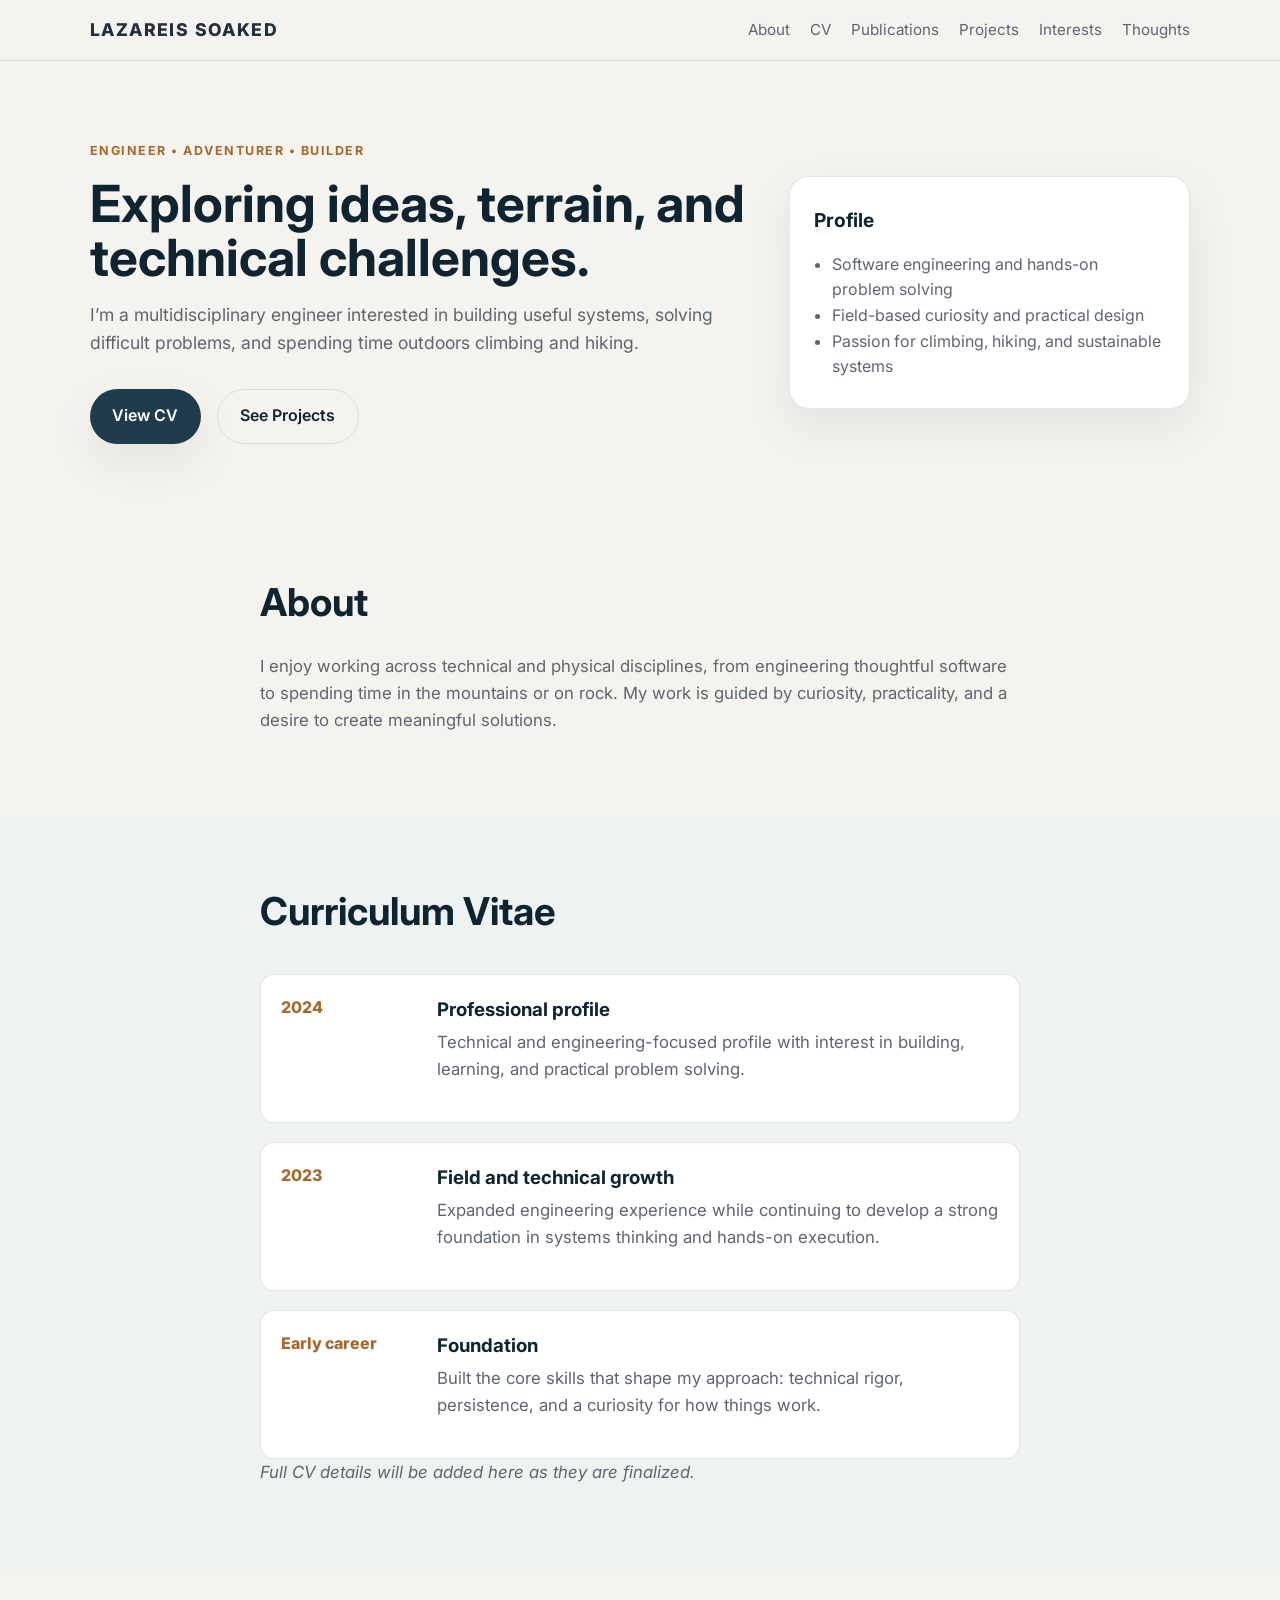
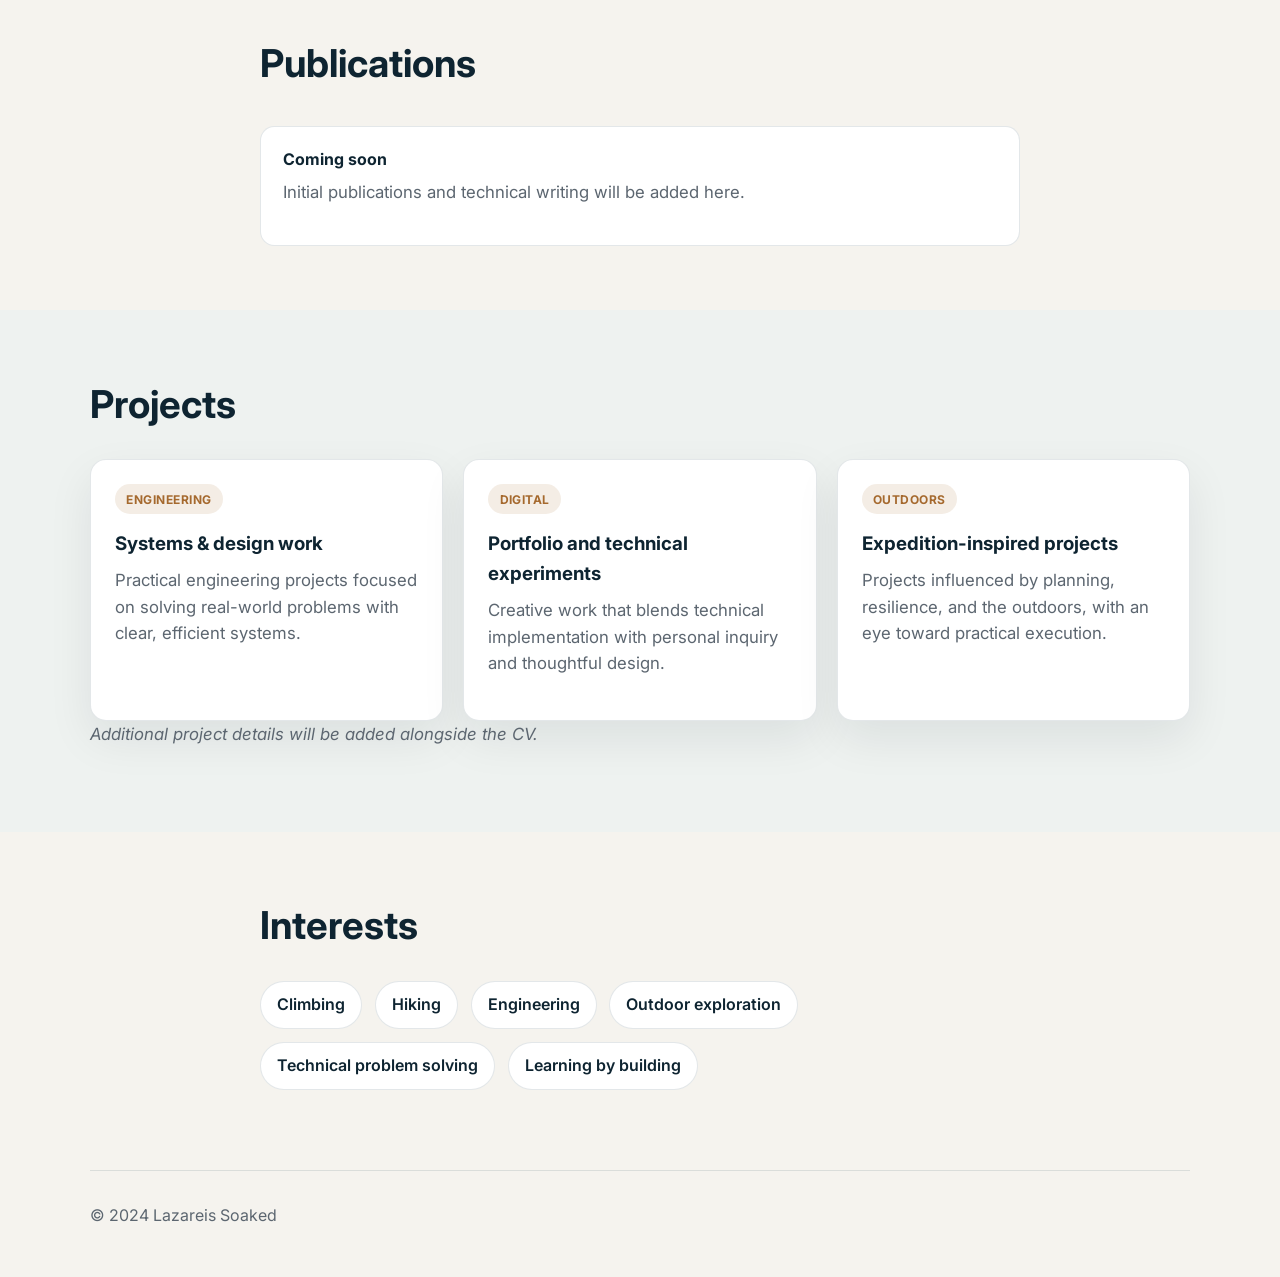
==== commit a312e3ec: "Add Thoughts section with dedicated markdown pages Co-authored-by: LazareisSoaked <43652519+Lazareis" ====
--- a/index.html
+++ b/index.html
@@ -26,6 +26,7 @@
           <a href="#publications">Publications</a>
           <a href="#projects">Projects</a>
           <a href="#interests">Interests</a>
+          <a href="thoughts.html">Thoughts</a>
         </nav>
       </div>
     </header>
@@ -68,60 +69,41 @@
       </section>
 
       <section id="cv" class="content-section alt">
-        <div class="container">
+        <div class="container narrow">
           <h2>Curriculum Vitae</h2>
-          <div class="cv-group">
-            <h3>Expérience</h3>
-            <article class="cv-entry">
-              <div class="cv-entry-heading">
-                <h4>Machine Learning Engineer</h4>
-                <span>SESSTIM · CDD</span>
+          <div class="timeline">
+            <div class="item">
+              <span class="year">2024</span>
+              <div>
+                <h3>Professional profile</h3>
+                <p>
+                  Technical and engineering-focused profile with interest in building,
+                  learning, and practical problem solving.
+                </p>
               </div>
-              <p class="cv-meta">mars 2024 - aujourd’hui · 2 ans 7 mois<br />Marseille, Provence-Alpes-Côte d’Azur, France · Sur site</p>
-              <p>Using health insurance reimbursements (SNDS) data, I am involved in training a Deep Learning illness-death model to predict complications after mastectomy for breast cancer. I also work on accessibility of care for Breast Reconstruction.</p>
-              <p class="cv-skills">Ingénierie des données, Apprentissage automatique et 1 compétence de plus</p>
-            </article>
-            <article class="cv-entry">
-              <div class="cv-entry-heading">
-                <h4>Sanofi</h4>
-                <span>2 ans 7 mois</span>
+            </div>
+            <div class="item">
+              <span class="year">2023</span>
+              <div>
+                <h3>Field and technical growth</h3>
+                <p>
+                  Expanded engineering experience while continuing to develop a strong
+                  foundation in systems thinking and hands-on execution.
+                </p>
               </div>
-              <p class="cv-meta">Montpellier, Occitanie, France</p>
-              <h4>Alternant Data Manager Programmer</h4>
-              <p class="cv-meta">Contrat en alternance<br />août 2021 - sept. 2023 · 2 ans 2 mois</p>
-              <p class="cv-skills">Clinical Data Management, Python (Programming Language) et 1 compétence de plus</p>
-              <h4>Data Management Programmer</h4>
-              <p class="cv-meta">Stage<br />mars 2021 - sept. 2021 · 7 mois</p>
-              <p class="cv-skills">Python (Programming Language) et R (Programming Language)</p>
-            </article>
-          </div>
-          <div class="cv-group">
-            <h3>Formation</h3>
-            <article class="cv-entry">
-              <h4>Université de Montpellier Paul-Valéry</h4>
-              <p>Master, Applied Mathematics</p>
-              <p class="cv-meta">sept. 2018 – juin 2023</p>
-              <p class="cv-skills">R (Programming Language) et Python (Programming Language)</p>
-            </article>
-            <article class="cv-entry">
-              <h4>Université de Montpellier Paul-Valéry</h4>
-              <p>Licence, Applied Mathematics</p>
-              <p class="cv-meta">2018 – 2021</p>
-              <p class="cv-skills">R (Programming Language) et Python (Programming Language)</p>
-            </article>
-            <article class="cv-entry">
-              <h4>Faculté de Médecine Marseille La Timone</h4>
-              <p class="cv-meta">2018 – 2021</p>
-            </article>
-          </div>
-          <div class="cv-group">
-            <h3>Applications connectées</h3>
-            <div class="interest-list">
-              <span>IntelliJ IDEA</span>
-              <span>HubSpot</span>
-              <span>Replit</span>
+            </div>
+            <div class="item">
+              <span class="year">Early career</span>
+              <div>
+                <h3>Foundation</h3>
+                <p>
+                  Built the core skills that shape my approach: technical rigor,
+                  persistence, and a curiosity for how things work.
+                </p>
+              </div>
             </div>
           </div>
+          <p class="note">Full CV details will be added here as they are finalized.</p>
         </div>
       </section>
 
@@ -139,52 +121,34 @@
 
       <section id="projects" class="content-section alt">
         <div class="container">
-          <h2>Projets (9)</h2>
+          <h2>Projects</h2>
           <div class="projects-grid">
             <article class="project-card">
-              <h3>Event classification with ML and Deep Learning</h3>
-              <p class="cv-meta">sept. 2022 – sept. 2023</p>
-              <p>Associé(e) à Sanofi</p>
-              <p class="cv-skills">Python (Programming Language), R (Programming Language) et 1 compétence de plus</p>
+              <span class="tag">Engineering</span>
+              <h3>Systems & design work</h3>
+              <p>
+                Practical engineering projects focused on solving real-world problems with
+                clear, efficient systems.
+              </p>
             </article>
             <article class="project-card">
-              <h3>Species Distribution Modeling</h3>
-              <p class="cv-meta">mai 2023 – mai 2023</p>
-              <p>2023-2025</p>
-              <p>Building guitar pedals with puredata and raspberry Pi</p>
-              <p>Associé(e) à Université Paul Valéry - Montpellier 3</p>
-              <p>One week hackathon, predicting plant and animal presence with environnemental data and CNNs on a very big dataset and limited time to train. Very insightful and challenging.</p>
-              <p class="cv-skills">Python (Programming Language)</p>
+              <span class="tag">Digital</span>
+              <h3>Portfolio and technical experiments</h3>
+              <p>
+                Creative work that blends technical implementation with personal inquiry and
+                thoughtful design.
+              </p>
             </article>
             <article class="project-card">
-              <h3>Detection of suitable locations for coffee cultivation</h3>
-              <p class="cv-meta">déc. 2022 – févr. 2023</p>
-              <p>Associé(e) à Université Paul Valéry - Montpellier 3</p>
-              <p>Using a very large dataset (WorldClim, 100+ To) and processing it via pyspark, rasterio and tensorflow, we tried to detect the possibility of growing coffee in brazil on 250 meter square parcels using environnemental data</p>
-              <p class="cv-skills">Compétences : Python (Programming Language)</p>
-            </article>
-            <article class="project-card">
-              <h3>Data mining and harmonization</h3>
-              <p class="cv-meta">sept. 2021 – sept. 2022</p>
-              <p>Associé(e) à Sanofi</p>
-              <p>Collecting, transforming, enhance data in a pipeline.</p>
-              <p class="cv-skills">Compétences : R (Programming Language), Clinical Data Management</p>
-            </article>
-            <article class="project-card">
-              <h3>Submarine object detection with CNNs</h3>
-              <p class="cv-meta">déc. 2021 – mai 2022</p>
-              <p>Associé(e) à Université Paul Valéry - Montpellier 3</p>
-              <p>Training CNN to detect object on the seafloor with high resolution sonar</p>
-              <p class="cv-skills">Compétences : Python (Programming Language)</p>
-            </article>
-            <article class="project-card">
-              <h3>Game event detection and analysis</h3>
-              <p class="cv-meta">avr. 2022 – avr. 2022</p>
-              <p>Associé(e) à Université Paul Valéry - Montpellier 3</p>
-              <p>Task given by an actor in the gaming industry to scout player prospects. Using live camera feed and sensors (attached to mouse), we built a game event detector and classifier</p>
-              <p class="cv-skills">Compétences : Python (Programming Language)</p>
+              <span class="tag">Outdoors</span>
+              <h3>Expedition-inspired projects</h3>
+              <p>
+                Projects influenced by planning, resilience, and the outdoors, with an eye
+                toward practical execution.
+              </p>
             </article>
           </div>
+          <p class="note">Additional project details will be added alongside the CV.</p>
         </div>
       </section>
 
--- a/styles.css
+++ b/styles.css
@@ -197,51 +197,6 @@
   margin-top: 2rem;
 }
 
-.cv-group {
-  margin-top: 2rem;
-}
-
-.cv-group > h3 {
-  margin-bottom: 1rem;
-  color: var(--primary-strong);
-}
-
-.cv-entry {
-  margin-bottom: 1.2rem;
-  padding: 1.25rem;
-  background: var(--panel);
-  border: 1px solid var(--border);
-  border-radius: 0.9rem;
-}
-
-.cv-entry-heading {
-  display: flex;
-  justify-content: space-between;
-  gap: 1rem;
-  align-items: baseline;
-}
-
-.cv-entry h4 {
-  margin: 0 0 0.25rem;
-  color: var(--primary-strong);
-  font-size: 1.1rem;
-}
-
-.cv-meta,
-.cv-skills {
-  color: var(--muted);
-  font-size: 0.95rem;
-}
-
-.cv-entry p,
-.project-card p {
-  margin-bottom: 0.8rem;
-}
-
-.cv-skills {
-  font-weight: 600;
-}
-
 .item {
   display: grid;
   grid-template-columns: 140px 1fr;
@@ -336,6 +291,58 @@
   font-weight: 600;
 }
 
+.thoughts-list {
+  margin: 2rem 0 0;
+  padding-left: 1.4rem;
+  display: grid;
+  gap: 0.85rem;
+}
+
+.thoughts-list li {
+  padding-left: 0.3rem;
+}
+
+.thoughts-list a {
+  font-weight: 600;
+  color: var(--primary-strong);
+  border-bottom: 1px solid transparent;
+}
+
+.thoughts-list a:hover,
+.thoughts-list a:focus-visible {
+  color: var(--accent);
+  border-bottom-color: var(--accent);
+}
+
+.thought-content {
+  margin-top: 1.5rem;
+  background: var(--panel);
+  border: 1px solid var(--border);
+  border-radius: 1rem;
+  padding: 1.75rem 2rem;
+  box-shadow: var(--shadow);
+}
+
+.thought-content h1 {
+  margin-top: 0;
+  color: var(--primary-strong);
+}
+
+.thought-content h2,
+.thought-content h3 {
+  color: var(--primary-strong);
+}
+
+.thought-content p,
+.thought-content li {
+  color: var(--text);
+}
+
+.thought-content a {
+  color: var(--accent);
+  text-decoration: underline;
+}
+
 .site-footer {
   padding: 1rem 0 2rem;
 }
@@ -364,8 +371,4 @@
   .item {
     grid-template-columns: 1fr;
   }
-
-  .cv-entry-heading {
-    display: block;
-  }
-}
+}
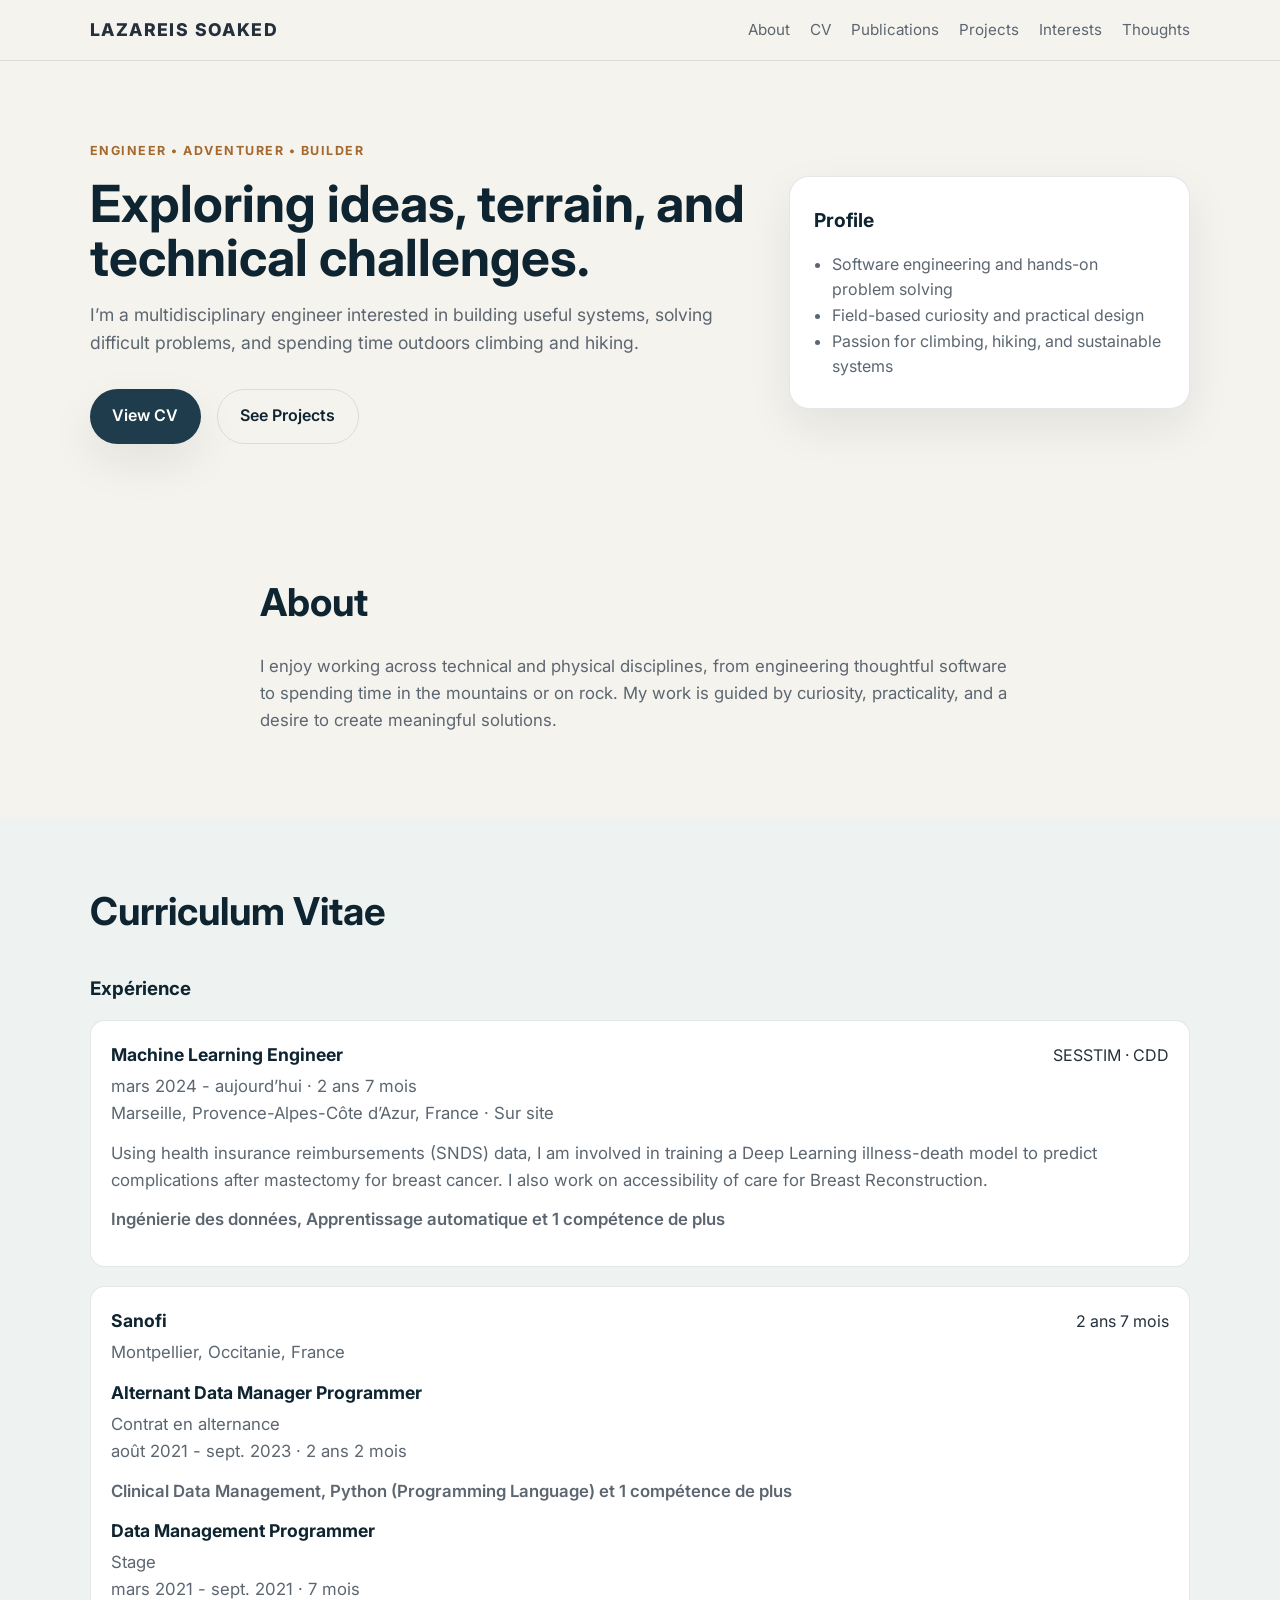
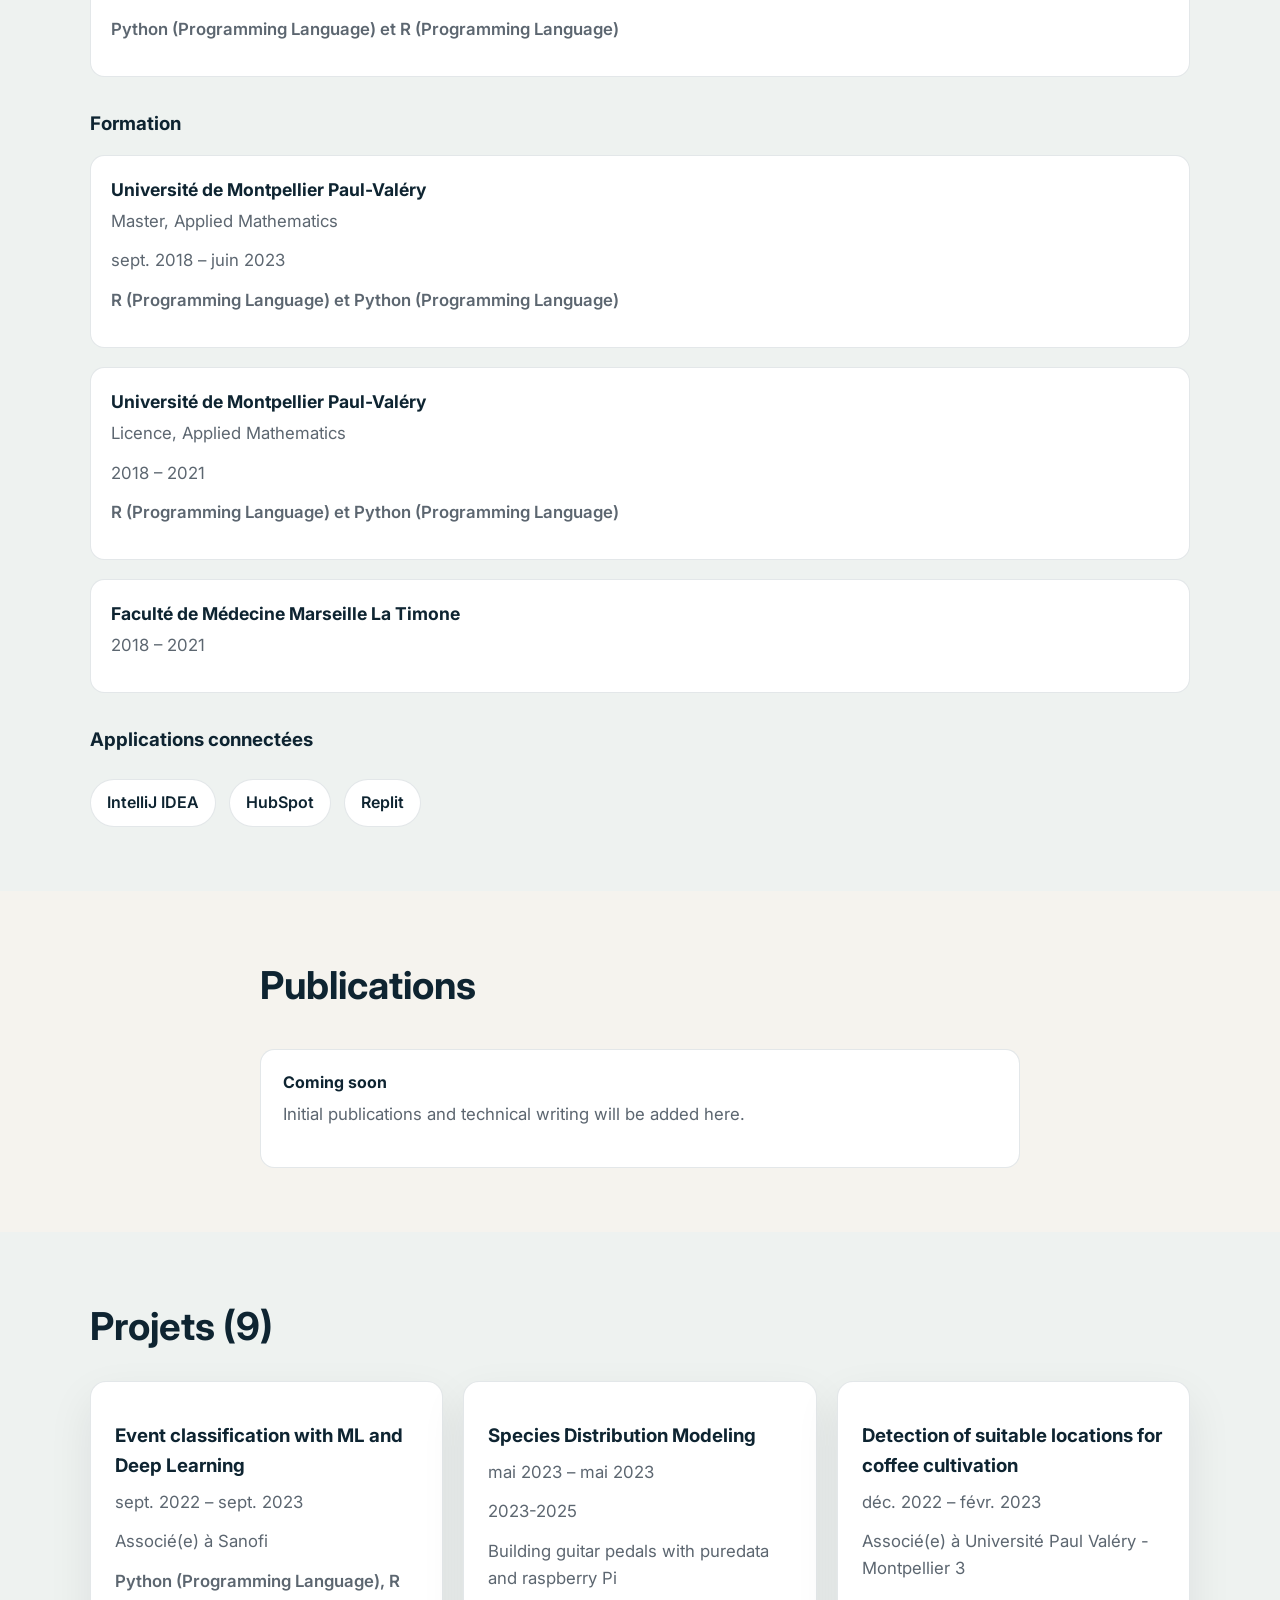
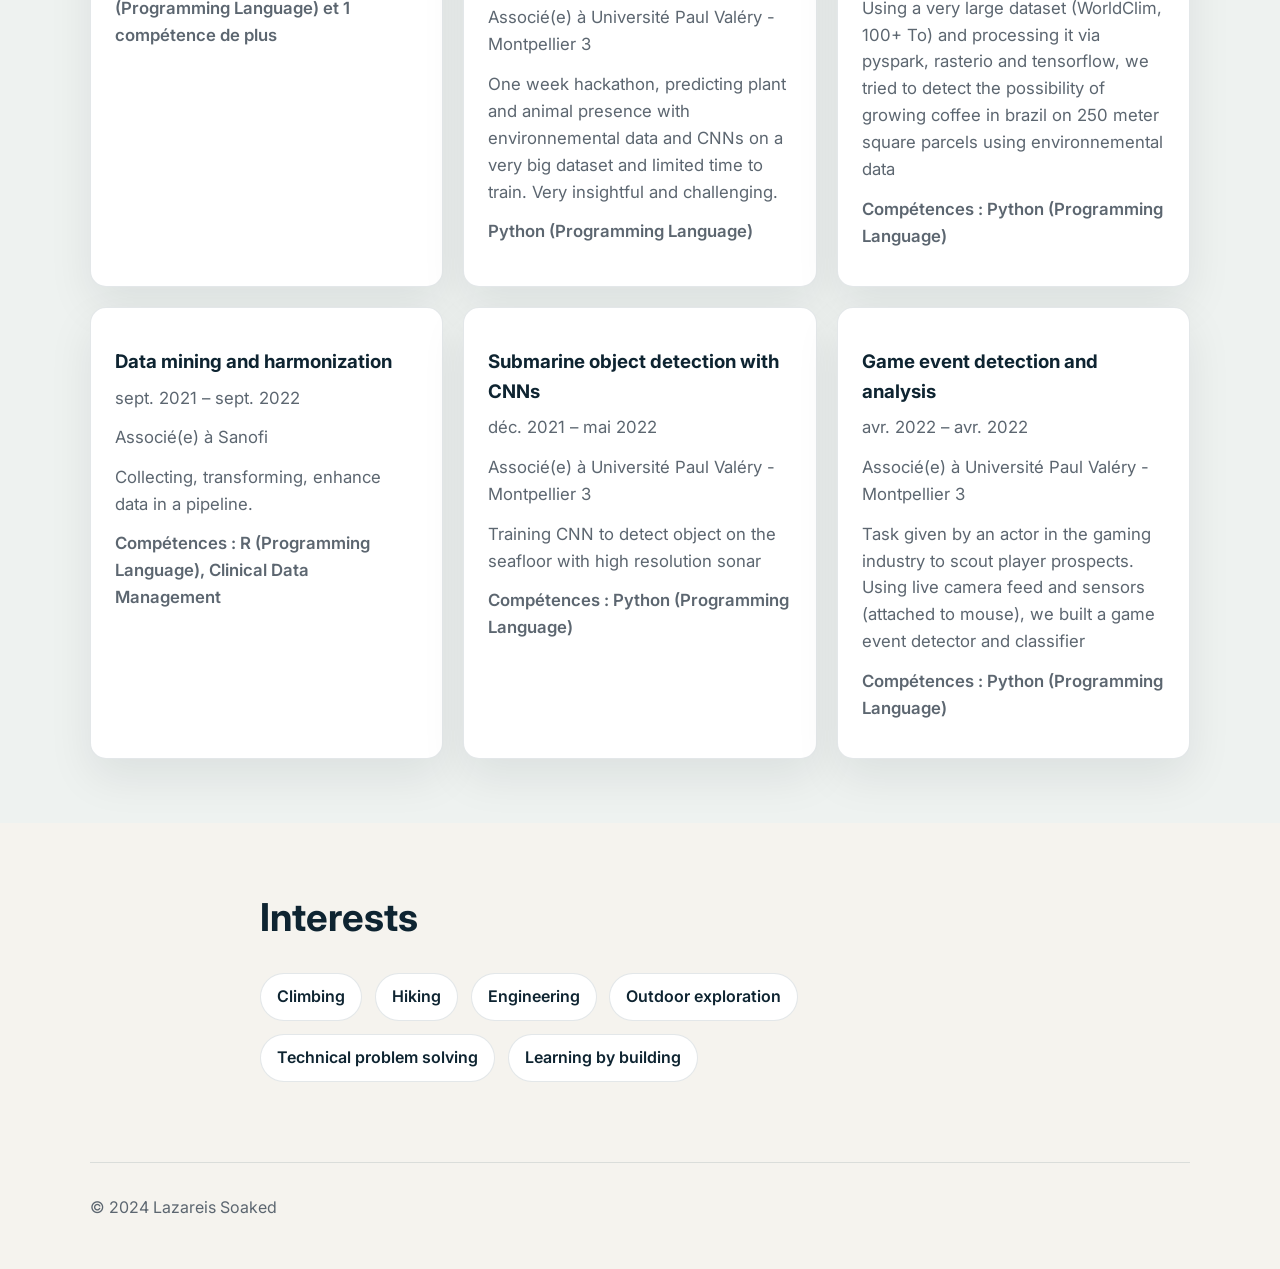
==== commit b2e9dd77: "Merge pull request #4 from LazareisSoaked/copilot/ajouter-partie-thoughts Add Thoughts section with " ====
--- a/index.html
+++ b/index.html
@@ -69,41 +69,60 @@
       </section>
 
       <section id="cv" class="content-section alt">
-        <div class="container narrow">
+        <div class="container">
           <h2>Curriculum Vitae</h2>
-          <div class="timeline">
-            <div class="item">
-              <span class="year">2024</span>
-              <div>
-                <h3>Professional profile</h3>
-                <p>
-                  Technical and engineering-focused profile with interest in building,
-                  learning, and practical problem solving.
-                </p>
+          <div class="cv-group">
+            <h3>Expérience</h3>
+            <article class="cv-entry">
+              <div class="cv-entry-heading">
+                <h4>Machine Learning Engineer</h4>
+                <span>SESSTIM · CDD</span>
               </div>
+              <p class="cv-meta">mars 2024 - aujourd’hui · 2 ans 7 mois<br />Marseille, Provence-Alpes-Côte d’Azur, France · Sur site</p>
+              <p>Using health insurance reimbursements (SNDS) data, I am involved in training a Deep Learning illness-death model to predict complications after mastectomy for breast cancer. I also work on accessibility of care for Breast Reconstruction.</p>
+              <p class="cv-skills">Ingénierie des données, Apprentissage automatique et 1 compétence de plus</p>
+            </article>
+            <article class="cv-entry">
+              <div class="cv-entry-heading">
+                <h4>Sanofi</h4>
+                <span>2 ans 7 mois</span>
+              </div>
+              <p class="cv-meta">Montpellier, Occitanie, France</p>
+              <h4>Alternant Data Manager Programmer</h4>
+              <p class="cv-meta">Contrat en alternance<br />août 2021 - sept. 2023 · 2 ans 2 mois</p>
+              <p class="cv-skills">Clinical Data Management, Python (Programming Language) et 1 compétence de plus</p>
+              <h4>Data Management Programmer</h4>
+              <p class="cv-meta">Stage<br />mars 2021 - sept. 2021 · 7 mois</p>
+              <p class="cv-skills">Python (Programming Language) et R (Programming Language)</p>
+            </article>
+          </div>
+          <div class="cv-group">
+            <h3>Formation</h3>
+            <article class="cv-entry">
+              <h4>Université de Montpellier Paul-Valéry</h4>
+              <p>Master, Applied Mathematics</p>
+              <p class="cv-meta">sept. 2018 – juin 2023</p>
+              <p class="cv-skills">R (Programming Language) et Python (Programming Language)</p>
+            </article>
+            <article class="cv-entry">
+              <h4>Université de Montpellier Paul-Valéry</h4>
+              <p>Licence, Applied Mathematics</p>
+              <p class="cv-meta">2018 – 2021</p>
+              <p class="cv-skills">R (Programming Language) et Python (Programming Language)</p>
+            </article>
+            <article class="cv-entry">
+              <h4>Faculté de Médecine Marseille La Timone</h4>
+              <p class="cv-meta">2018 – 2021</p>
+            </article>
+          </div>
+          <div class="cv-group">
+            <h3>Applications connectées</h3>
+            <div class="interest-list">
+              <span>IntelliJ IDEA</span>
+              <span>HubSpot</span>
+              <span>Replit</span>
             </div>
-            <div class="item">
-              <span class="year">2023</span>
-              <div>
-                <h3>Field and technical growth</h3>
-                <p>
-                  Expanded engineering experience while continuing to develop a strong
-                  foundation in systems thinking and hands-on execution.
-                </p>
-              </div>
-            </div>
-            <div class="item">
-              <span class="year">Early career</span>
-              <div>
-                <h3>Foundation</h3>
-                <p>
-                  Built the core skills that shape my approach: technical rigor,
-                  persistence, and a curiosity for how things work.
-                </p>
-              </div>
-            </div>
-          </div>
-          <p class="note">Full CV details will be added here as they are finalized.</p>
+          </div>
         </div>
       </section>
 
@@ -121,34 +140,52 @@
 
       <section id="projects" class="content-section alt">
         <div class="container">
-          <h2>Projects</h2>
+          <h2>Projets (9)</h2>
           <div class="projects-grid">
             <article class="project-card">
-              <span class="tag">Engineering</span>
-              <h3>Systems & design work</h3>
-              <p>
-                Practical engineering projects focused on solving real-world problems with
-                clear, efficient systems.
-              </p>
-            </article>
-            <article class="project-card">
-              <span class="tag">Digital</span>
-              <h3>Portfolio and technical experiments</h3>
-              <p>
-                Creative work that blends technical implementation with personal inquiry and
-                thoughtful design.
-              </p>
-            </article>
-            <article class="project-card">
-              <span class="tag">Outdoors</span>
-              <h3>Expedition-inspired projects</h3>
-              <p>
-                Projects influenced by planning, resilience, and the outdoors, with an eye
-                toward practical execution.
-              </p>
-            </article>
-          </div>
-          <p class="note">Additional project details will be added alongside the CV.</p>
+              <h3>Event classification with ML and Deep Learning</h3>
+              <p class="cv-meta">sept. 2022 – sept. 2023</p>
+              <p>Associé(e) à Sanofi</p>
+              <p class="cv-skills">Python (Programming Language), R (Programming Language) et 1 compétence de plus</p>
+            </article>
+            <article class="project-card">
+              <h3>Species Distribution Modeling</h3>
+              <p class="cv-meta">mai 2023 – mai 2023</p>
+              <p>2023-2025</p>
+              <p>Building guitar pedals with puredata and raspberry Pi</p>
+              <p>Associé(e) à Université Paul Valéry - Montpellier 3</p>
+              <p>One week hackathon, predicting plant and animal presence with environnemental data and CNNs on a very big dataset and limited time to train. Very insightful and challenging.</p>
+              <p class="cv-skills">Python (Programming Language)</p>
+            </article>
+            <article class="project-card">
+              <h3>Detection of suitable locations for coffee cultivation</h3>
+              <p class="cv-meta">déc. 2022 – févr. 2023</p>
+              <p>Associé(e) à Université Paul Valéry - Montpellier 3</p>
+              <p>Using a very large dataset (WorldClim, 100+ To) and processing it via pyspark, rasterio and tensorflow, we tried to detect the possibility of growing coffee in brazil on 250 meter square parcels using environnemental data</p>
+              <p class="cv-skills">Compétences : Python (Programming Language)</p>
+            </article>
+            <article class="project-card">
+              <h3>Data mining and harmonization</h3>
+              <p class="cv-meta">sept. 2021 – sept. 2022</p>
+              <p>Associé(e) à Sanofi</p>
+              <p>Collecting, transforming, enhance data in a pipeline.</p>
+              <p class="cv-skills">Compétences : R (Programming Language), Clinical Data Management</p>
+            </article>
+            <article class="project-card">
+              <h3>Submarine object detection with CNNs</h3>
+              <p class="cv-meta">déc. 2021 – mai 2022</p>
+              <p>Associé(e) à Université Paul Valéry - Montpellier 3</p>
+              <p>Training CNN to detect object on the seafloor with high resolution sonar</p>
+              <p class="cv-skills">Compétences : Python (Programming Language)</p>
+            </article>
+            <article class="project-card">
+              <h3>Game event detection and analysis</h3>
+              <p class="cv-meta">avr. 2022 – avr. 2022</p>
+              <p>Associé(e) à Université Paul Valéry - Montpellier 3</p>
+              <p>Task given by an actor in the gaming industry to scout player prospects. Using live camera feed and sensors (attached to mouse), we built a game event detector and classifier</p>
+              <p class="cv-skills">Compétences : Python (Programming Language)</p>
+            </article>
+          </div>
         </div>
       </section>
 
--- a/styles.css
+++ b/styles.css
@@ -197,6 +197,51 @@
   margin-top: 2rem;
 }
 
+.cv-group {
+  margin-top: 2rem;
+}
+
+.cv-group > h3 {
+  margin-bottom: 1rem;
+  color: var(--primary-strong);
+}
+
+.cv-entry {
+  margin-bottom: 1.2rem;
+  padding: 1.25rem;
+  background: var(--panel);
+  border: 1px solid var(--border);
+  border-radius: 0.9rem;
+}
+
+.cv-entry-heading {
+  display: flex;
+  justify-content: space-between;
+  gap: 1rem;
+  align-items: baseline;
+}
+
+.cv-entry h4 {
+  margin: 0 0 0.25rem;
+  color: var(--primary-strong);
+  font-size: 1.1rem;
+}
+
+.cv-meta,
+.cv-skills {
+  color: var(--muted);
+  font-size: 0.95rem;
+}
+
+.cv-entry p,
+.project-card p {
+  margin-bottom: 0.8rem;
+}
+
+.cv-skills {
+  font-weight: 600;
+}
+
 .item {
   display: grid;
   grid-template-columns: 140px 1fr;
@@ -371,4 +416,8 @@
   .item {
     grid-template-columns: 1fr;
   }
-}
+
+  .cv-entry-heading {
+    display: block;
+  }
+}
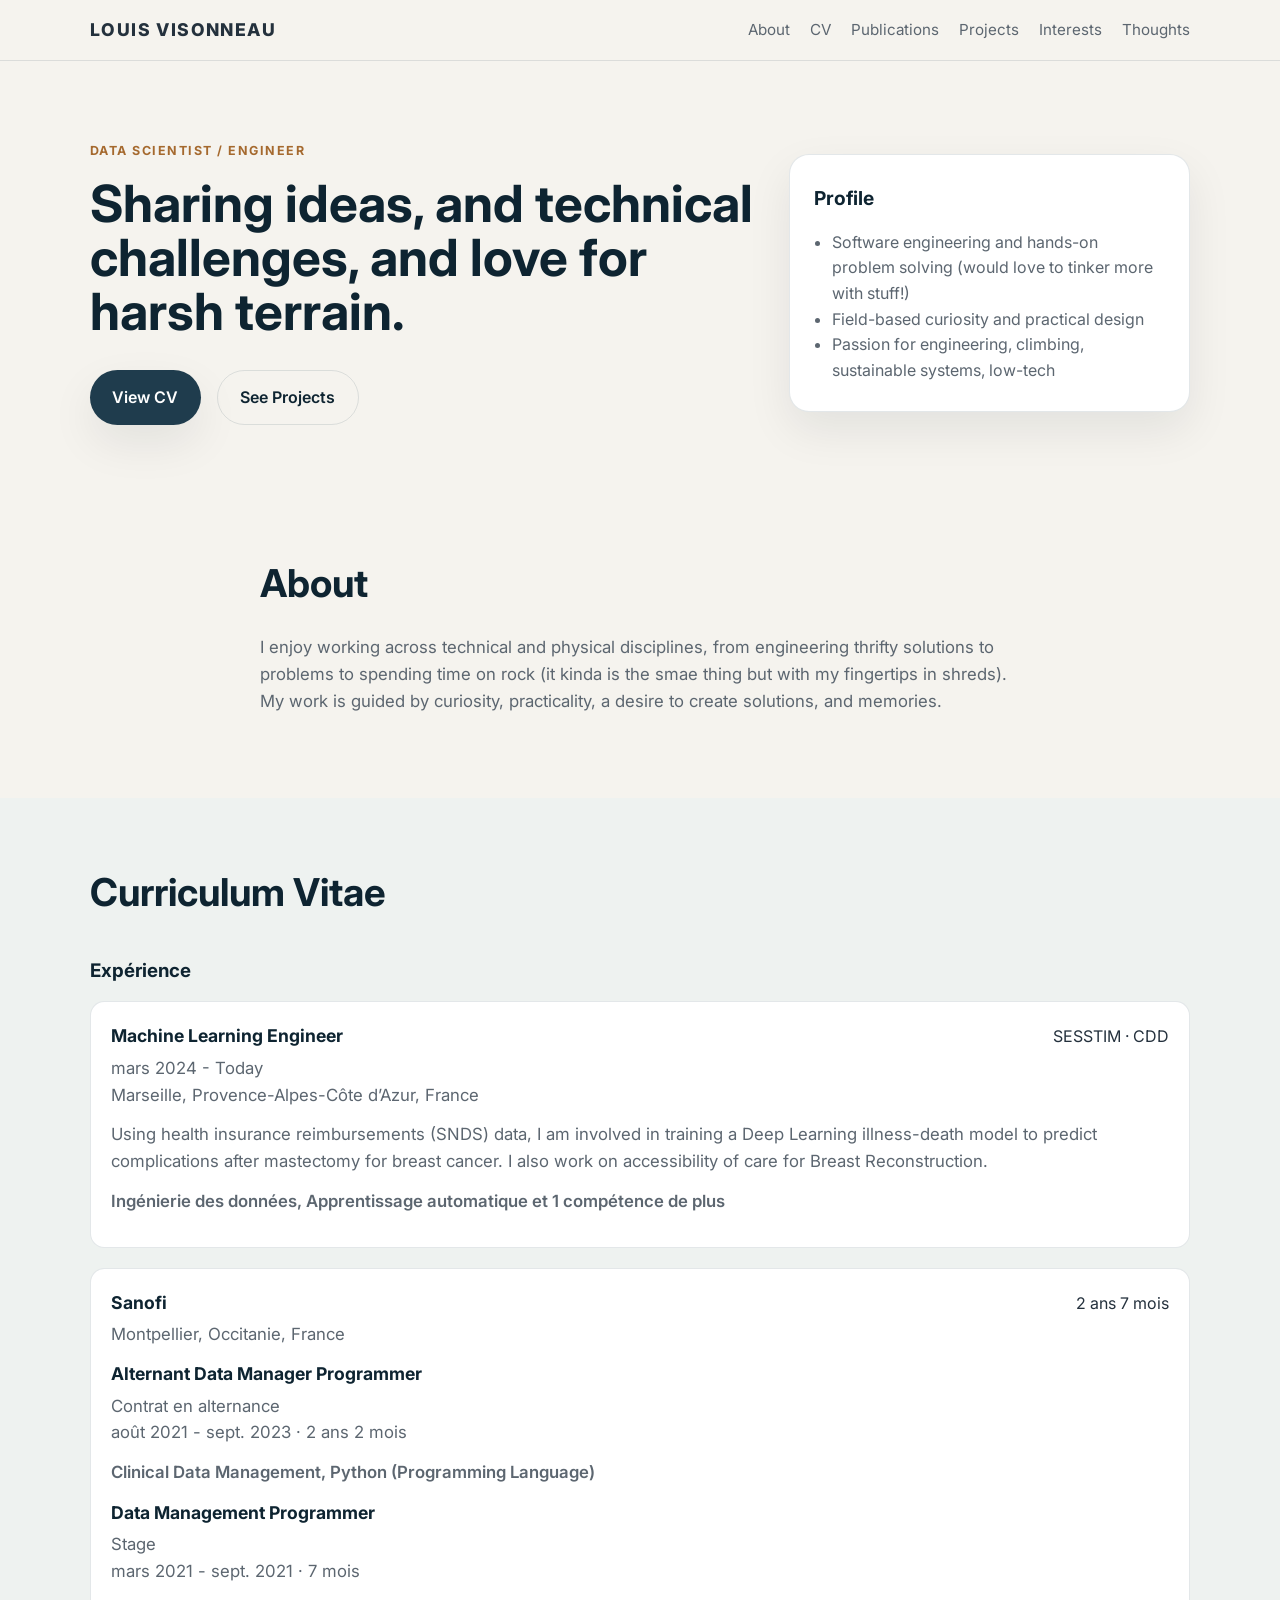
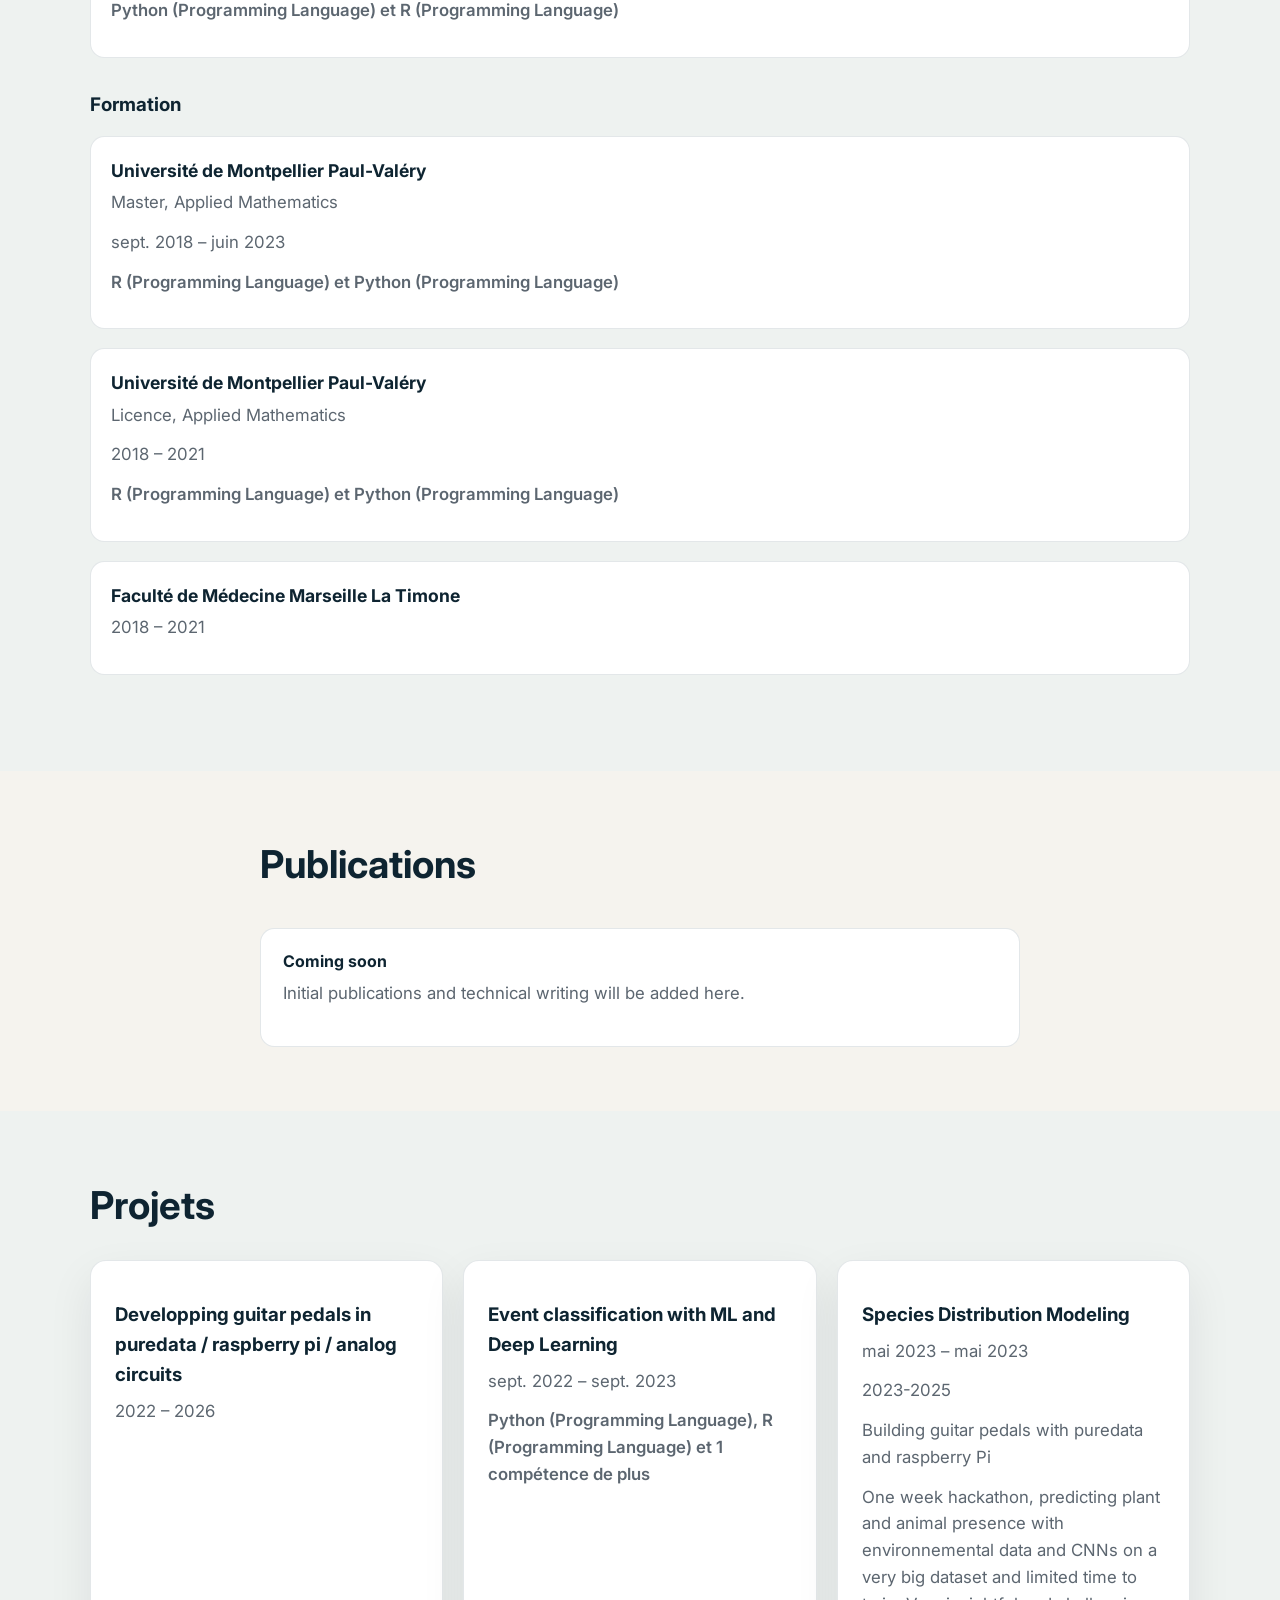
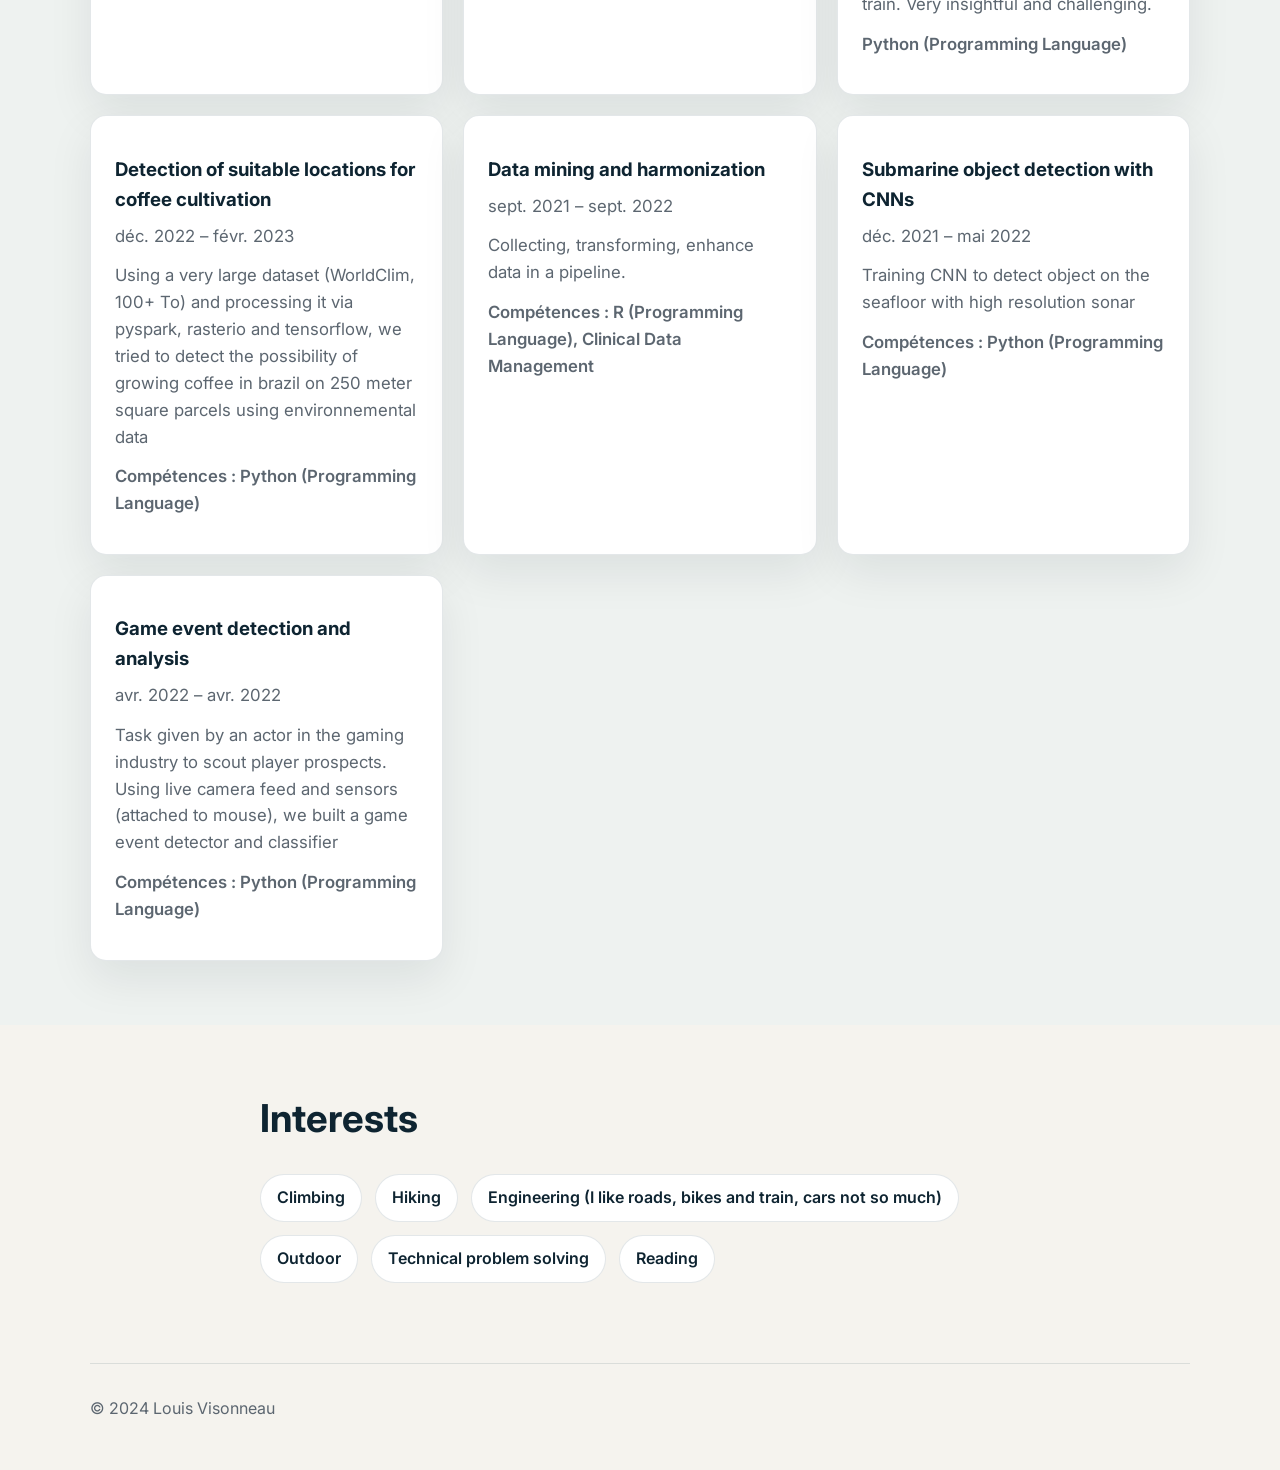
==== commit dde57b91: "Update index.html" ====
--- a/index.html
+++ b/index.html
@@ -3,10 +3,10 @@
   <head>
     <meta charset="UTF-8" />
     <meta name="viewport" content="width=device-width, initial-scale=1.0" />
-    <title>Lazareis Soaked | Portfolio</title>
+    <title>Louis Visonneau | Portfolio</title>
     <meta
       name="description"
-      content="Personal portfolio for Lazareis Soaked, featuring CV, publications, projects, and interests in climbing, hiking, and engineering."
+      content="Personal portfolio for Louis Visonneau, featuring CV, publications, projects, and interests and thoughts"
     />
     <link rel="preconnect" href="https://fonts.googleapis.com" />
     <link rel="preconnect" href="https://fonts.gstatic.com" crossorigin />
@@ -19,7 +19,7 @@
   <body>
     <header class="site-header">
       <div class="container nav">
-        <div class="brand">Lazareis Soaked</div>
+        <div class="brand">Louis Visonneau</div>
         <nav class="main-nav" aria-label="Main navigation">
           <a href="#about">About</a>
           <a href="#cv">CV</a>
@@ -35,12 +35,8 @@
       <section class="hero">
         <div class="container hero-inner">
           <div class="hero-copy">
-            <p class="eyebrow">Engineer • Adventurer • Builder</p>
-            <h1>Exploring ideas, terrain, and technical challenges.</h1>
-            <p class="lead">
-              I’m a multidisciplinary engineer interested in building useful systems,
-              solving difficult problems, and spending time outdoors climbing and hiking.
-            </p>
+            <p class="eyebrow">Data Scientist / Engineer</p>
+            <h1>Sharing ideas, and technical challenges, and love for harsh terrain.</h1>
             <div class="cta-row">
               <a class="button primary" href="#cv">View CV</a>
               <a class="button secondary" href="#projects">See Projects</a>
@@ -49,9 +45,9 @@
           <div class="hero-card" aria-label="Profile summary card">
             <h2>Profile</h2>
             <ul>
-              <li>Software engineering and hands-on problem solving</li>
+              <li>Software engineering and hands-on problem solving (would love to tinker more with stuff!)</li>
               <li>Field-based curiosity and practical design</li>
-              <li>Passion for climbing, hiking, and sustainable systems</li>
+              <li>Passion for engineering, climbing, sustainable systems, low-tech</li>
             </ul>
           </div>
         </div>
@@ -62,8 +58,8 @@
           <h2>About</h2>
           <p>
             I enjoy working across technical and physical disciplines, from engineering
-            thoughtful software to spending time in the mountains or on rock. My work is
-            guided by curiosity, practicality, and a desire to create meaningful solutions.
+            thrifty solutions to problems to spending time on rock (it kinda is the smae thing but with my fingertips in shreds). My work is
+            guided by curiosity, practicality, a desire to create solutions, and memories.
           </p>
         </div>
       </section>
@@ -78,7 +74,7 @@
                 <h4>Machine Learning Engineer</h4>
                 <span>SESSTIM · CDD</span>
               </div>
-              <p class="cv-meta">mars 2024 - aujourd’hui · 2 ans 7 mois<br />Marseille, Provence-Alpes-Côte d’Azur, France · Sur site</p>
+              <p class="cv-meta">mars 2024 - Today <br />Marseille, Provence-Alpes-Côte d’Azur, France</p>
               <p>Using health insurance reimbursements (SNDS) data, I am involved in training a Deep Learning illness-death model to predict complications after mastectomy for breast cancer. I also work on accessibility of care for Breast Reconstruction.</p>
               <p class="cv-skills">Ingénierie des données, Apprentissage automatique et 1 compétence de plus</p>
             </article>
@@ -90,7 +86,7 @@
               <p class="cv-meta">Montpellier, Occitanie, France</p>
               <h4>Alternant Data Manager Programmer</h4>
               <p class="cv-meta">Contrat en alternance<br />août 2021 - sept. 2023 · 2 ans 2 mois</p>
-              <p class="cv-skills">Clinical Data Management, Python (Programming Language) et 1 compétence de plus</p>
+              <p class="cv-skills">Clinical Data Management, Python (Programming Language)</p>
               <h4>Data Management Programmer</h4>
               <p class="cv-meta">Stage<br />mars 2021 - sept. 2021 · 7 mois</p>
               <p class="cv-skills">Python (Programming Language) et R (Programming Language)</p>
@@ -116,11 +112,7 @@
             </article>
           </div>
           <div class="cv-group">
-            <h3>Applications connectées</h3>
             <div class="interest-list">
-              <span>IntelliJ IDEA</span>
-              <span>HubSpot</span>
-              <span>Replit</span>
             </div>
           </div>
         </div>
@@ -140,12 +132,16 @@
 
       <section id="projects" class="content-section alt">
         <div class="container">
-          <h2>Projets (9)</h2>
+          <h2>Projets</h2>
           <div class="projects-grid">
+            <article class="project-card">
+              <h3>Developping guitar pedals in puredata / raspberry pi / analog circuits </h3>
+              <p class="cv-meta">2022 – 2026</p>
+              <p class="cv-skills"></p>
+            </article>
             <article class="project-card">
               <h3>Event classification with ML and Deep Learning</h3>
               <p class="cv-meta">sept. 2022 – sept. 2023</p>
-              <p>Associé(e) à Sanofi</p>
               <p class="cv-skills">Python (Programming Language), R (Programming Language) et 1 compétence de plus</p>
             </article>
             <article class="project-card">
@@ -153,35 +149,31 @@
               <p class="cv-meta">mai 2023 – mai 2023</p>
               <p>2023-2025</p>
               <p>Building guitar pedals with puredata and raspberry Pi</p>
-              <p>Associé(e) à Université Paul Valéry - Montpellier 3</p>
+
               <p>One week hackathon, predicting plant and animal presence with environnemental data and CNNs on a very big dataset and limited time to train. Very insightful and challenging.</p>
               <p class="cv-skills">Python (Programming Language)</p>
             </article>
             <article class="project-card">
               <h3>Detection of suitable locations for coffee cultivation</h3>
               <p class="cv-meta">déc. 2022 – févr. 2023</p>
-              <p>Associé(e) à Université Paul Valéry - Montpellier 3</p>
               <p>Using a very large dataset (WorldClim, 100+ To) and processing it via pyspark, rasterio and tensorflow, we tried to detect the possibility of growing coffee in brazil on 250 meter square parcels using environnemental data</p>
               <p class="cv-skills">Compétences : Python (Programming Language)</p>
             </article>
             <article class="project-card">
               <h3>Data mining and harmonization</h3>
               <p class="cv-meta">sept. 2021 – sept. 2022</p>
-              <p>Associé(e) à Sanofi</p>
               <p>Collecting, transforming, enhance data in a pipeline.</p>
               <p class="cv-skills">Compétences : R (Programming Language), Clinical Data Management</p>
             </article>
             <article class="project-card">
               <h3>Submarine object detection with CNNs</h3>
               <p class="cv-meta">déc. 2021 – mai 2022</p>
-              <p>Associé(e) à Université Paul Valéry - Montpellier 3</p>
               <p>Training CNN to detect object on the seafloor with high resolution sonar</p>
               <p class="cv-skills">Compétences : Python (Programming Language)</p>
             </article>
             <article class="project-card">
               <h3>Game event detection and analysis</h3>
               <p class="cv-meta">avr. 2022 – avr. 2022</p>
-              <p>Associé(e) à Université Paul Valéry - Montpellier 3</p>
               <p>Task given by an actor in the gaming industry to scout player prospects. Using live camera feed and sensors (attached to mouse), we built a game event detector and classifier</p>
               <p class="cv-skills">Compétences : Python (Programming Language)</p>
             </article>
@@ -195,10 +187,10 @@
           <div class="interest-list" aria-label="Interests">
             <span>Climbing</span>
             <span>Hiking</span>
-            <span>Engineering</span>
-            <span>Outdoor exploration</span>
+            <span>Engineering (I like roads, bikes and train, cars not so much)</span>
+            <span>Outdoor</span>
             <span>Technical problem solving</span>
-            <span>Learning by building</span>
+            <span>Reading</span>
           </div>
         </div>
       </section>
@@ -206,7 +198,7 @@
 
     <footer class="site-footer">
       <div class="container footer-inner">
-        <p>© 2024 Lazareis Soaked</p>
+        <p>© 2024 Louis Visonneau</p>
       </div>
     </footer>
   </body>
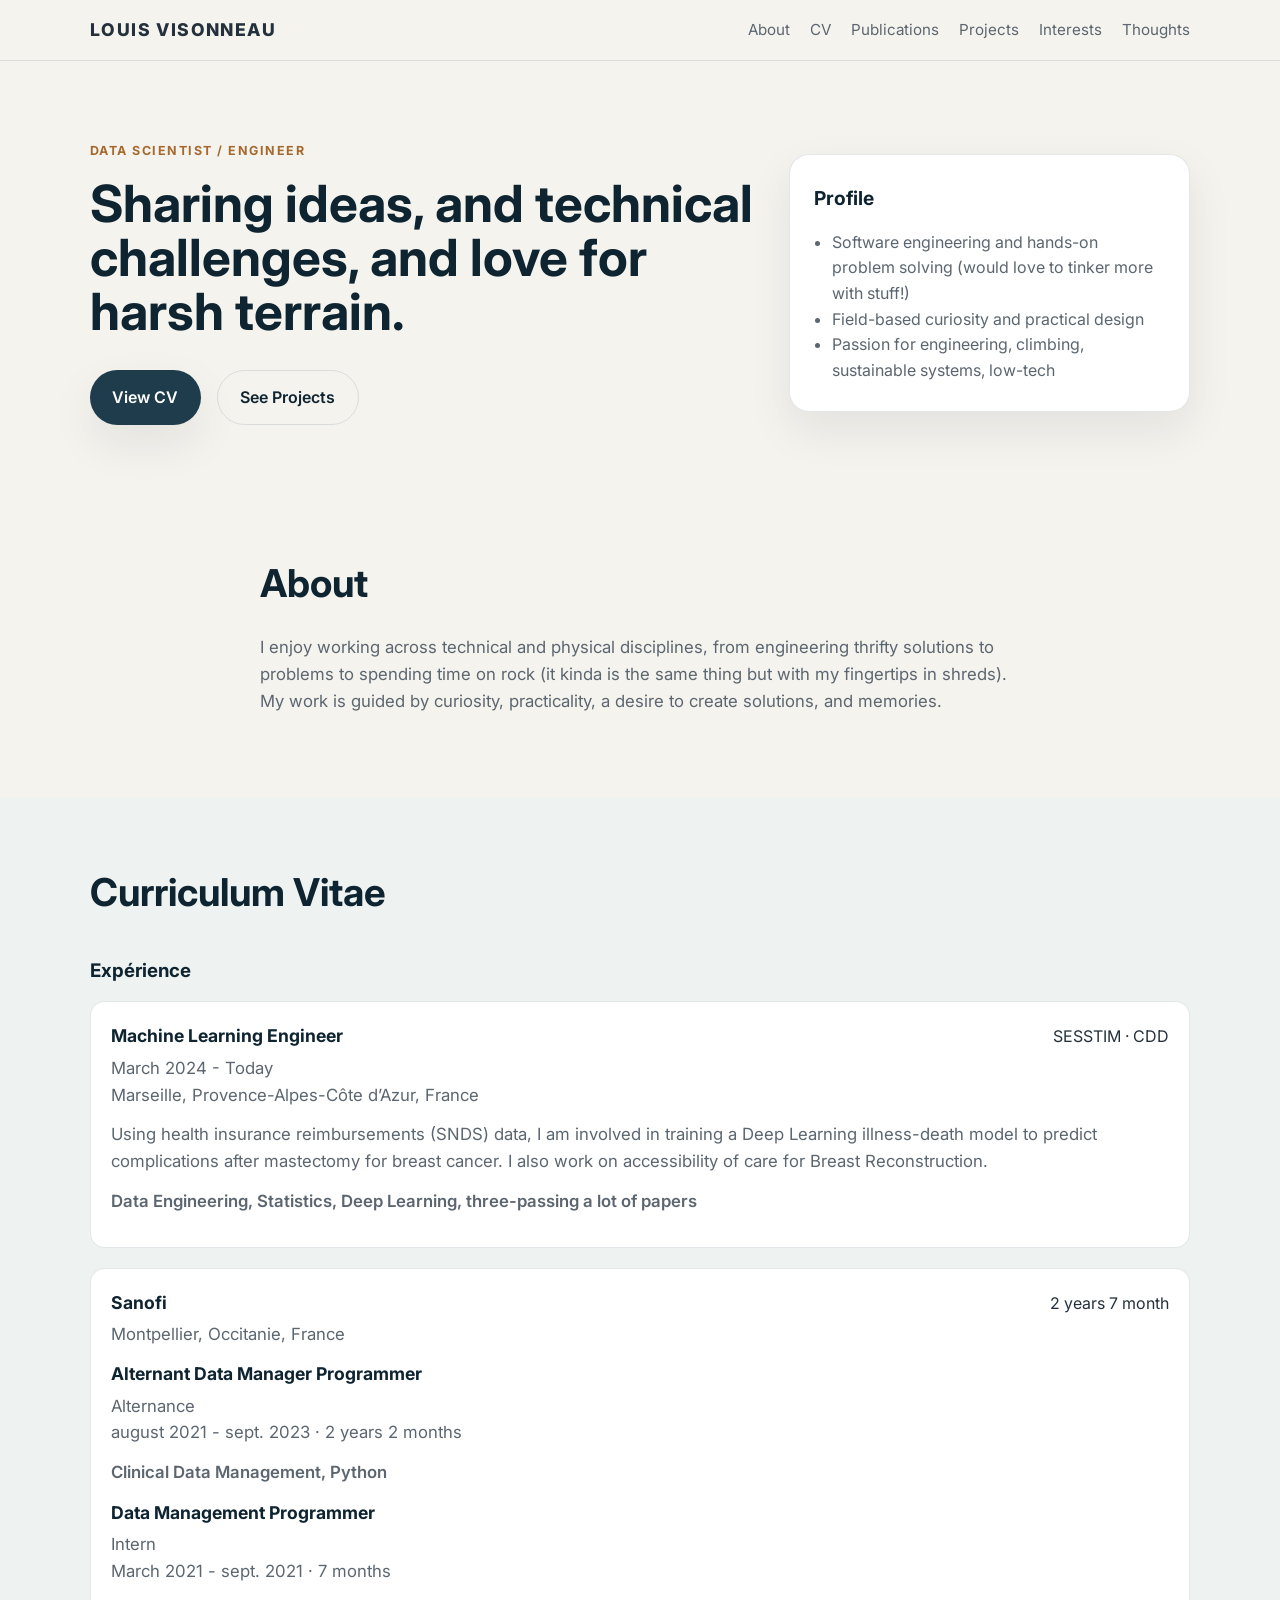
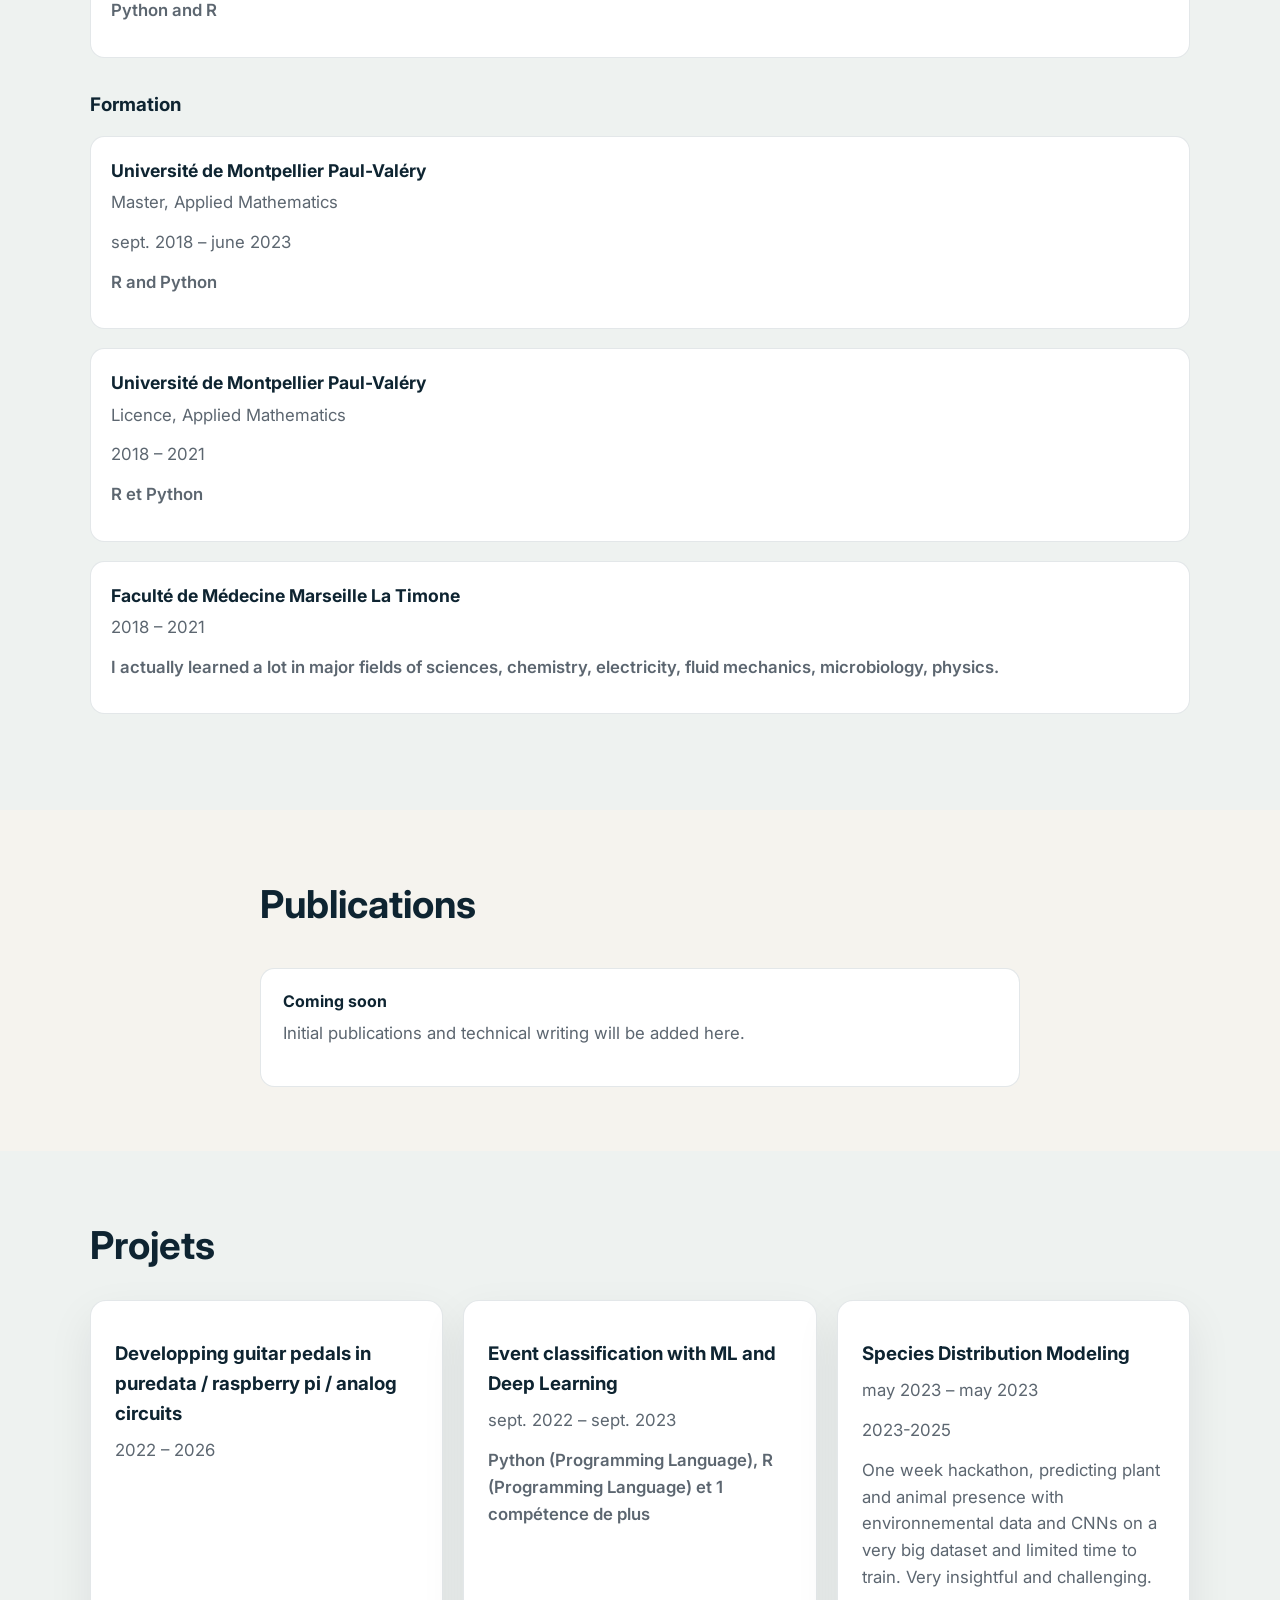
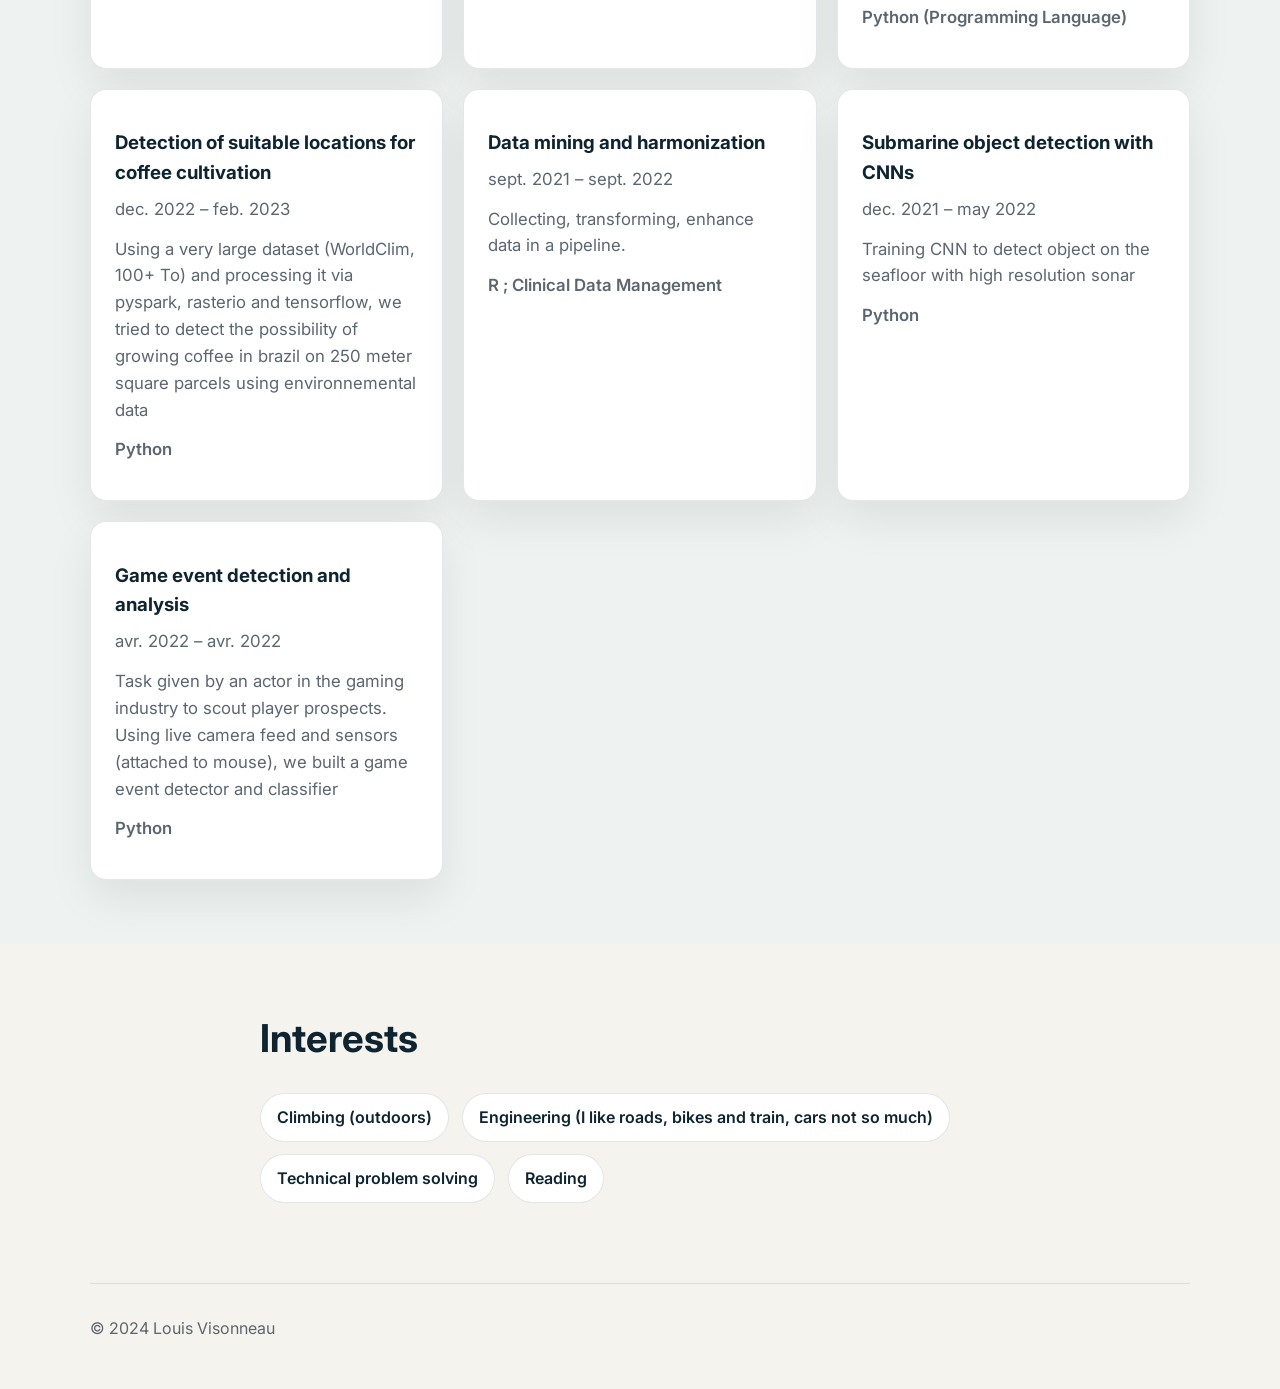
==== commit c8d097b2: "Update index.html" ====
--- a/index.html
+++ b/index.html
@@ -58,7 +58,7 @@
           <h2>About</h2>
           <p>
             I enjoy working across technical and physical disciplines, from engineering
-            thrifty solutions to problems to spending time on rock (it kinda is the smae thing but with my fingertips in shreds). My work is
+            thrifty solutions to problems to spending time on rock (it kinda is the same thing but with my fingertips in shreds). My work is
             guided by curiosity, practicality, a desire to create solutions, and memories.
           </p>
         </div>
@@ -74,22 +74,22 @@
                 <h4>Machine Learning Engineer</h4>
                 <span>SESSTIM · CDD</span>
               </div>
-              <p class="cv-meta">mars 2024 - Today <br />Marseille, Provence-Alpes-Côte d’Azur, France</p>
+              <p class="cv-meta">March 2024 - Today <br />Marseille, Provence-Alpes-Côte d’Azur, France</p>
               <p>Using health insurance reimbursements (SNDS) data, I am involved in training a Deep Learning illness-death model to predict complications after mastectomy for breast cancer. I also work on accessibility of care for Breast Reconstruction.</p>
-              <p class="cv-skills">Ingénierie des données, Apprentissage automatique et 1 compétence de plus</p>
+              <p class="cv-skills">Data Engineering, Statistics, Deep Learning, three-passing a lot of papers</p>
             </article>
             <article class="cv-entry">
               <div class="cv-entry-heading">
                 <h4>Sanofi</h4>
-                <span>2 ans 7 mois</span>
+                <span>2 years 7 month</span>
               </div>
               <p class="cv-meta">Montpellier, Occitanie, France</p>
               <h4>Alternant Data Manager Programmer</h4>
-              <p class="cv-meta">Contrat en alternance<br />août 2021 - sept. 2023 · 2 ans 2 mois</p>
-              <p class="cv-skills">Clinical Data Management, Python (Programming Language)</p>
+              <p class="cv-meta">Alternance<br />august 2021 - sept. 2023 · 2 years 2 months</p>
+              <p class="cv-skills">Clinical Data Management, Python </p>
               <h4>Data Management Programmer</h4>
-              <p class="cv-meta">Stage<br />mars 2021 - sept. 2021 · 7 mois</p>
-              <p class="cv-skills">Python (Programming Language) et R (Programming Language)</p>
+              <p class="cv-meta">Intern<br />March 2021 - sept. 2021 · 7 months</p>
+              <p class="cv-skills">Python and R </p>
             </article>
           </div>
           <div class="cv-group">
@@ -97,18 +97,19 @@
             <article class="cv-entry">
               <h4>Université de Montpellier Paul-Valéry</h4>
               <p>Master, Applied Mathematics</p>
-              <p class="cv-meta">sept. 2018 – juin 2023</p>
-              <p class="cv-skills">R (Programming Language) et Python (Programming Language)</p>
+              <p class="cv-meta">sept. 2018 – june 2023</p>
+              <p class="cv-skills">R and Python </p>
             </article>
             <article class="cv-entry">
               <h4>Université de Montpellier Paul-Valéry</h4>
               <p>Licence, Applied Mathematics</p>
               <p class="cv-meta">2018 – 2021</p>
-              <p class="cv-skills">R (Programming Language) et Python (Programming Language)</p>
+              <p class="cv-skills">R et Python</p>
             </article>
             <article class="cv-entry">
               <h4>Faculté de Médecine Marseille La Timone</h4>
               <p class="cv-meta">2018 – 2021</p>
+              <p class="cv-skills">I actually learned a lot in major fields of sciences, chemistry, electricity, fluid mechanics, microbiology, physics. </p>
             </article>
           </div>
           <div class="cv-group">
@@ -146,36 +147,34 @@
             </article>
             <article class="project-card">
               <h3>Species Distribution Modeling</h3>
-              <p class="cv-meta">mai 2023 – mai 2023</p>
+              <p class="cv-meta">may 2023 – may 2023</p>
               <p>2023-2025</p>
-              <p>Building guitar pedals with puredata and raspberry Pi</p>
-
               <p>One week hackathon, predicting plant and animal presence with environnemental data and CNNs on a very big dataset and limited time to train. Very insightful and challenging.</p>
               <p class="cv-skills">Python (Programming Language)</p>
             </article>
             <article class="project-card">
               <h3>Detection of suitable locations for coffee cultivation</h3>
-              <p class="cv-meta">déc. 2022 – févr. 2023</p>
+              <p class="cv-meta">dec. 2022 – feb. 2023</p>
               <p>Using a very large dataset (WorldClim, 100+ To) and processing it via pyspark, rasterio and tensorflow, we tried to detect the possibility of growing coffee in brazil on 250 meter square parcels using environnemental data</p>
-              <p class="cv-skills">Compétences : Python (Programming Language)</p>
+              <p class="cv-skills">Python </p>
             </article>
             <article class="project-card">
               <h3>Data mining and harmonization</h3>
               <p class="cv-meta">sept. 2021 – sept. 2022</p>
               <p>Collecting, transforming, enhance data in a pipeline.</p>
-              <p class="cv-skills">Compétences : R (Programming Language), Clinical Data Management</p>
+              <p class="cv-skills">R ; Clinical Data Management</p>
             </article>
             <article class="project-card">
               <h3>Submarine object detection with CNNs</h3>
-              <p class="cv-meta">déc. 2021 – mai 2022</p>
+              <p class="cv-meta">dec. 2021 – may 2022</p>
               <p>Training CNN to detect object on the seafloor with high resolution sonar</p>
-              <p class="cv-skills">Compétences : Python (Programming Language)</p>
+              <p class="cv-skills">Python</p>
             </article>
             <article class="project-card">
               <h3>Game event detection and analysis</h3>
               <p class="cv-meta">avr. 2022 – avr. 2022</p>
               <p>Task given by an actor in the gaming industry to scout player prospects. Using live camera feed and sensors (attached to mouse), we built a game event detector and classifier</p>
-              <p class="cv-skills">Compétences : Python (Programming Language)</p>
+              <p class="cv-skills"> Python</p>
             </article>
           </div>
         </div>
@@ -185,10 +184,8 @@
         <div class="container narrow">
           <h2>Interests</h2>
           <div class="interest-list" aria-label="Interests">
-            <span>Climbing</span>
-            <span>Hiking</span>
+            <span>Climbing (outdoors)</span>
             <span>Engineering (I like roads, bikes and train, cars not so much)</span>
-            <span>Outdoor</span>
             <span>Technical problem solving</span>
             <span>Reading</span>
           </div>
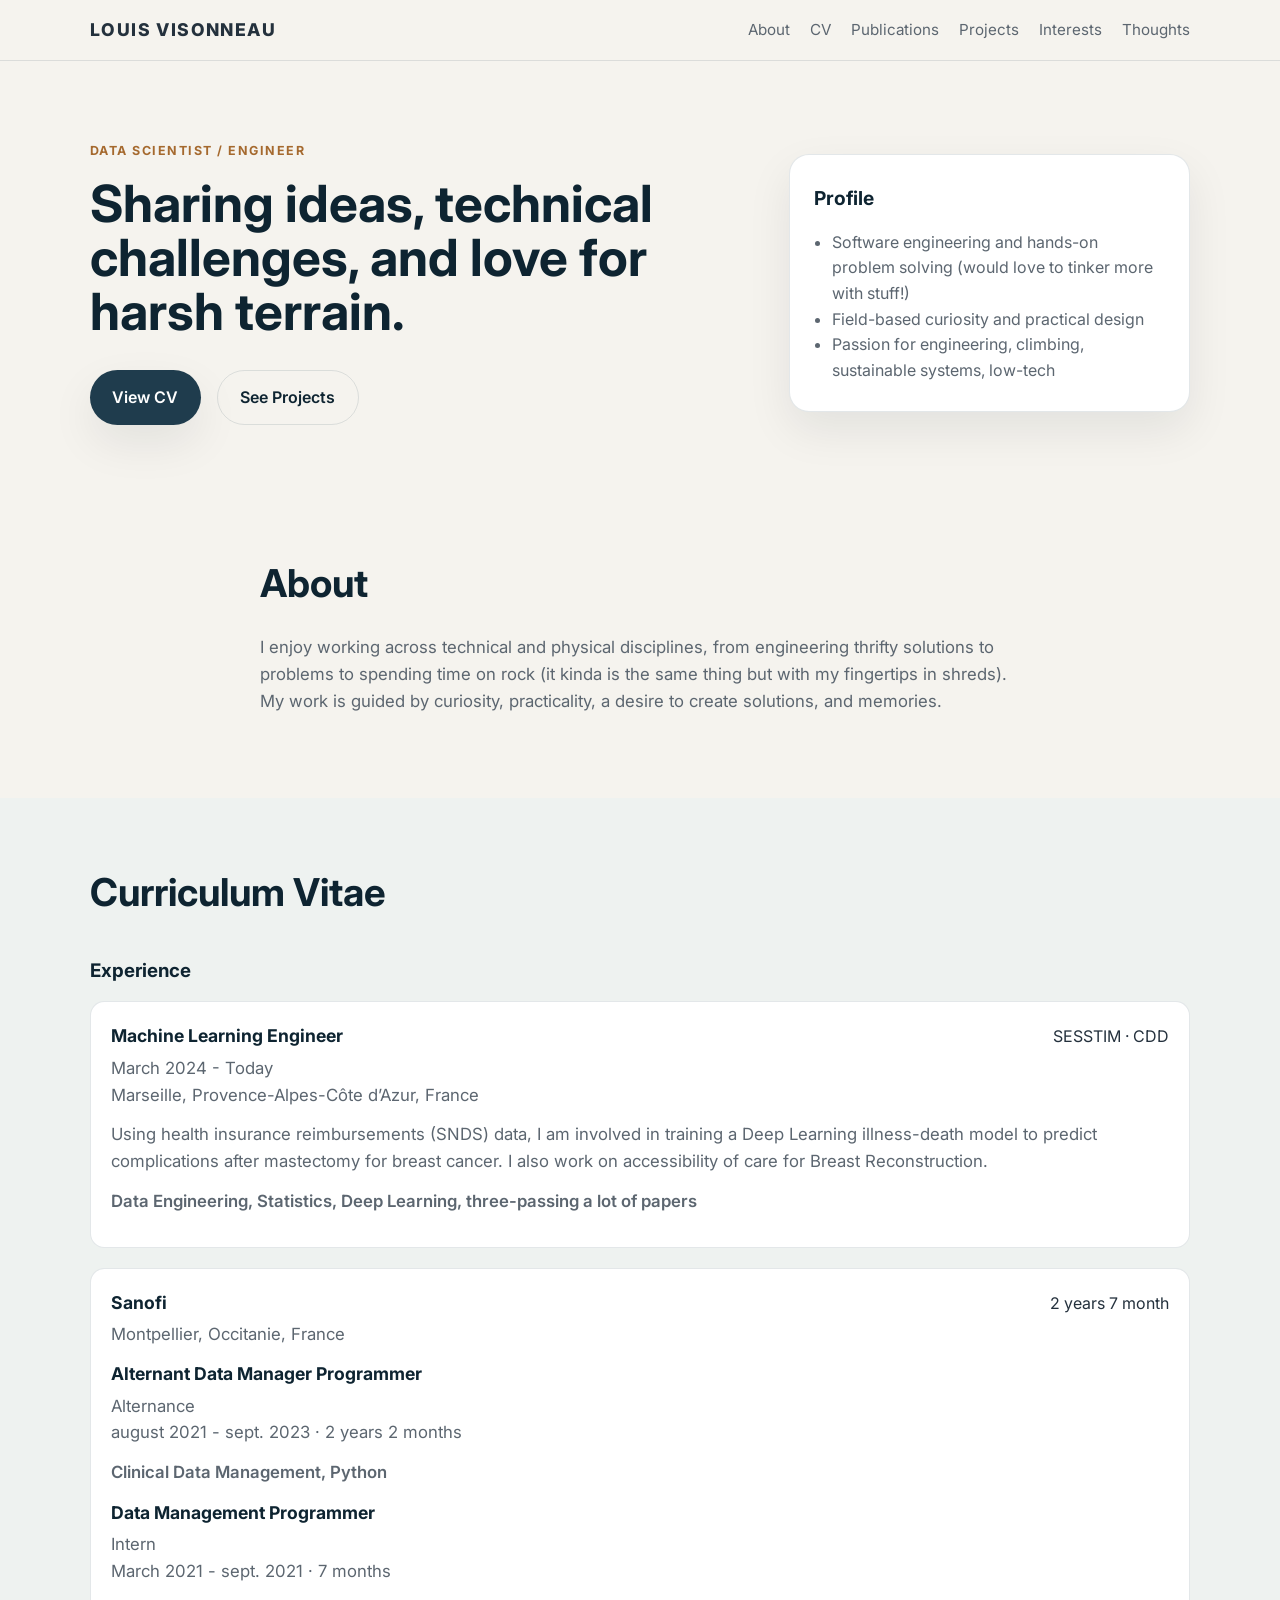
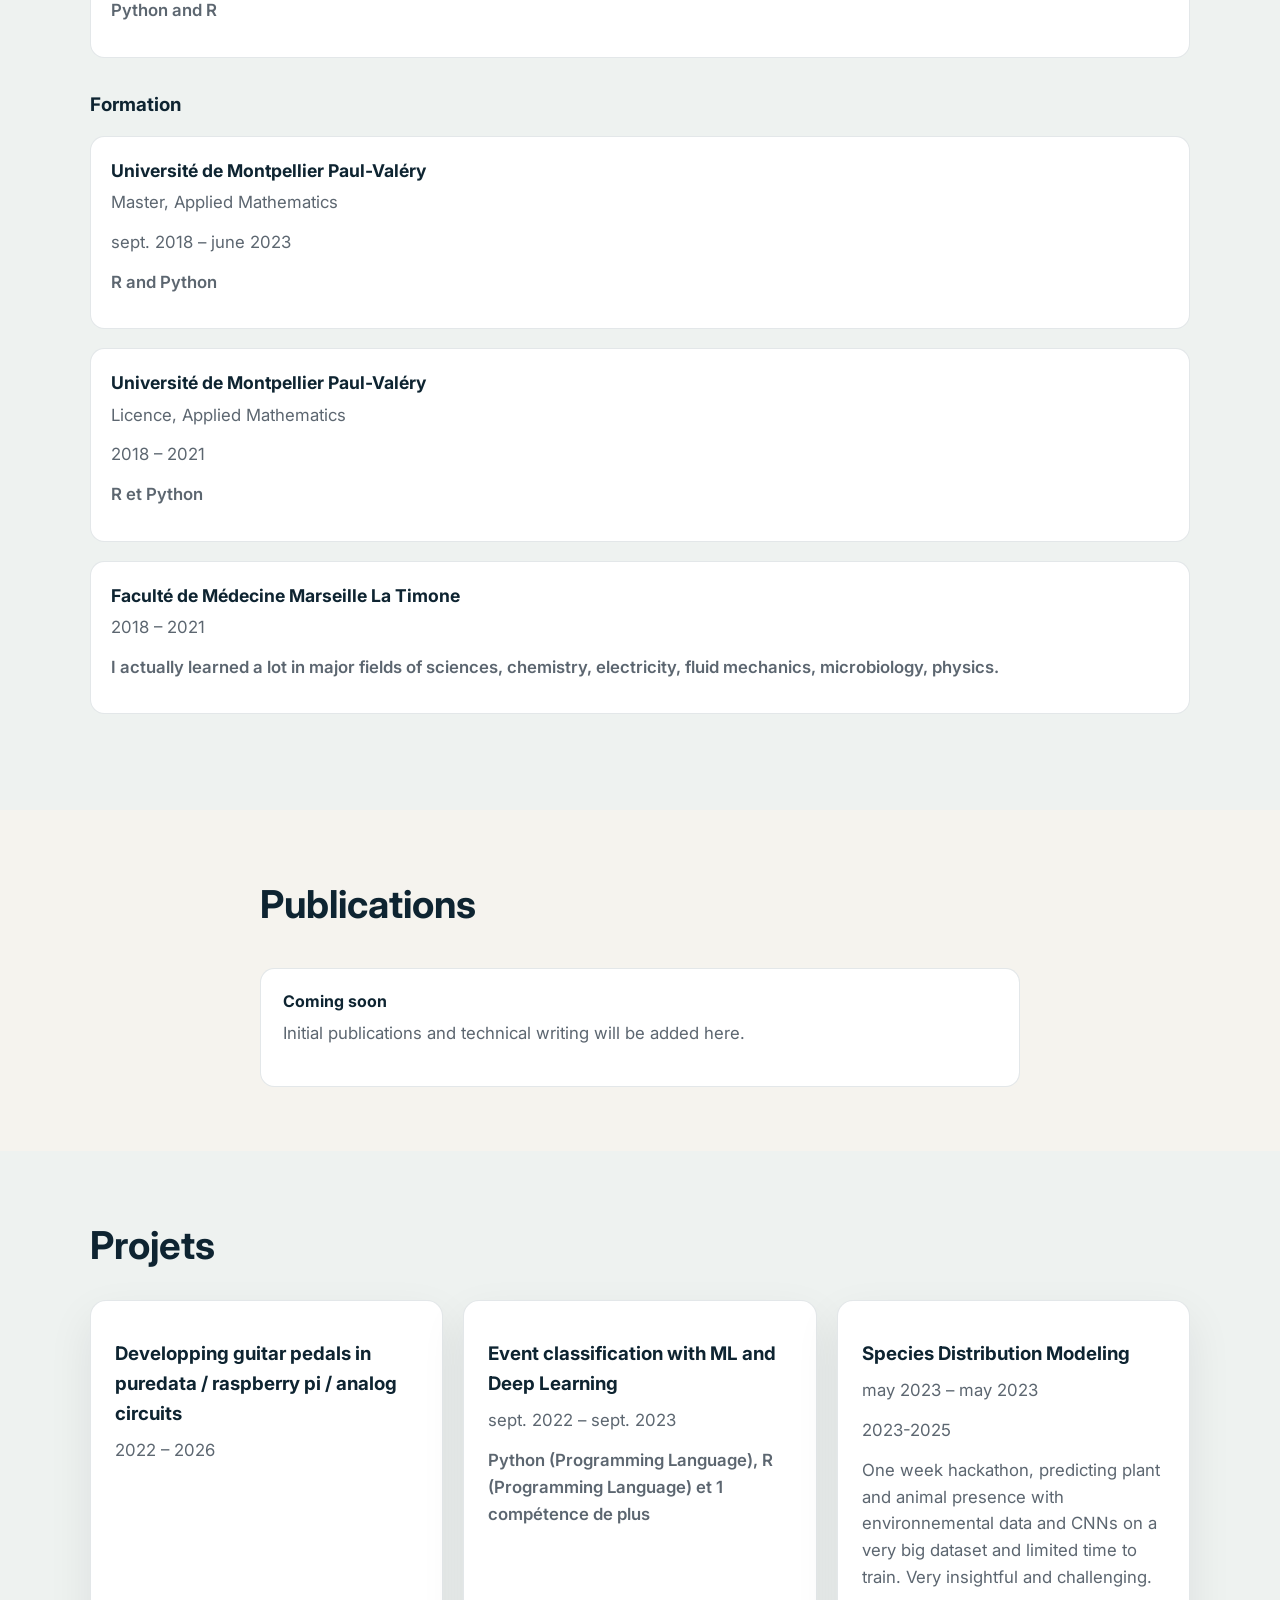
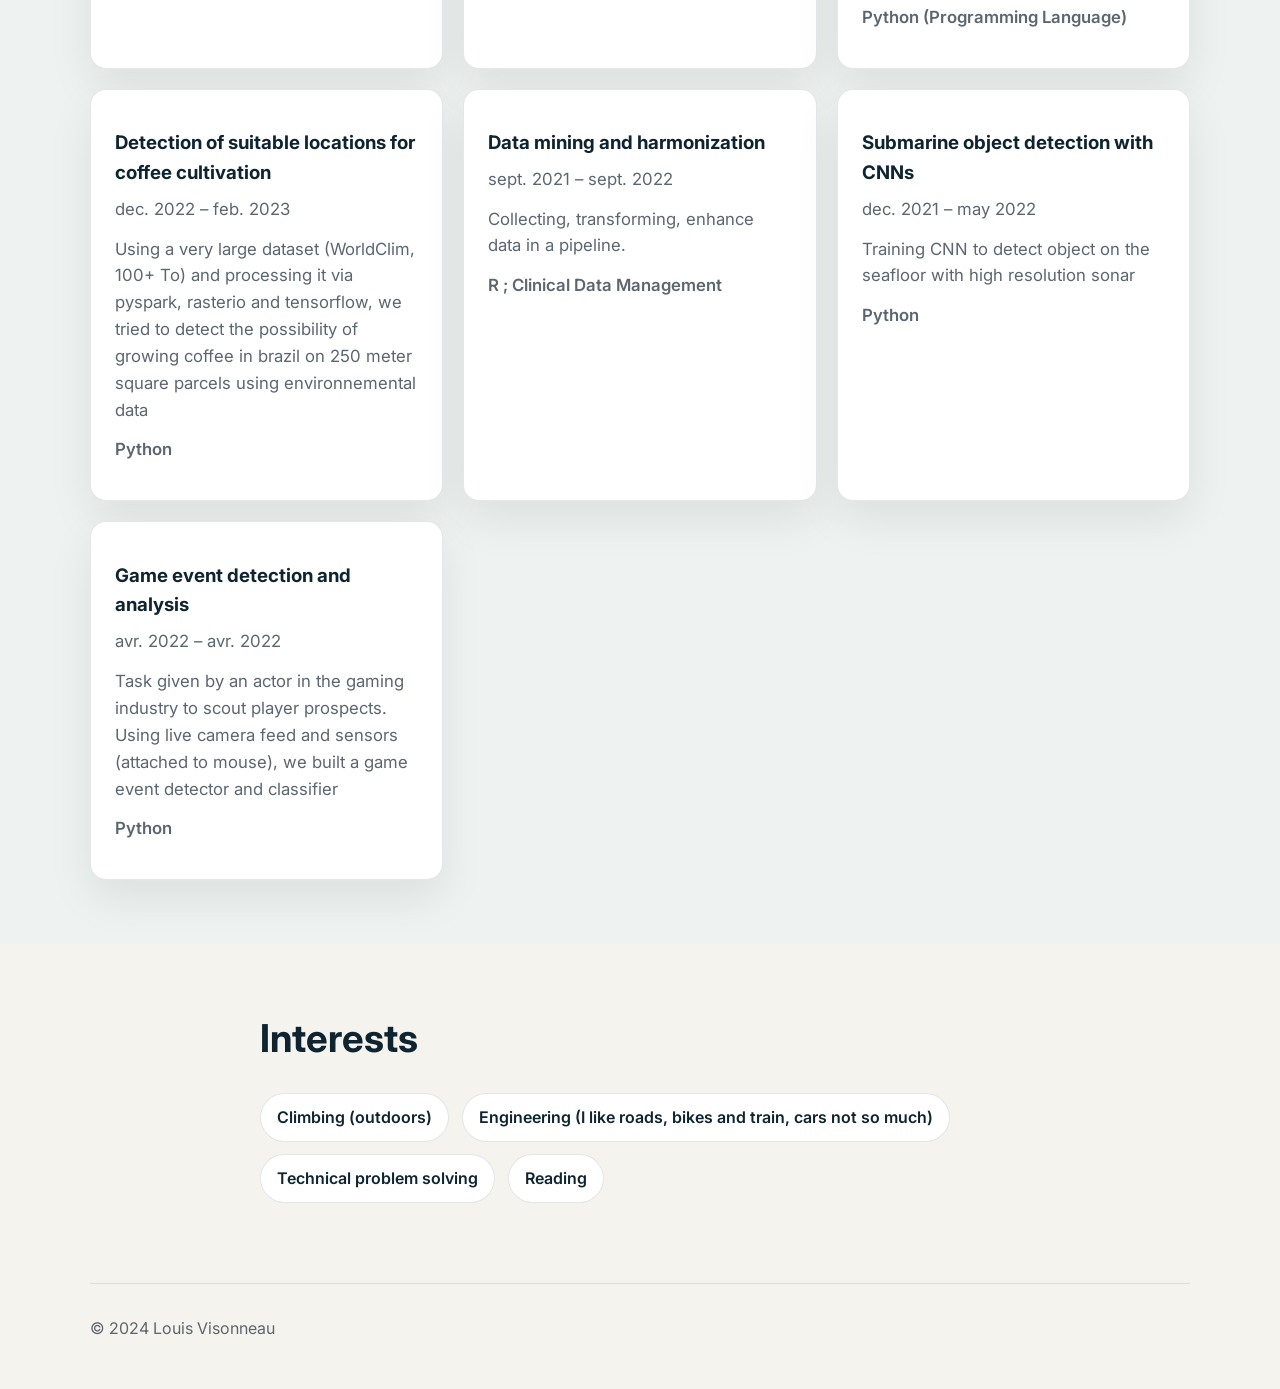
==== commit 5e2adfab: "Update index.html" ====
--- a/index.html
+++ b/index.html
@@ -36,7 +36,7 @@
         <div class="container hero-inner">
           <div class="hero-copy">
             <p class="eyebrow">Data Scientist / Engineer</p>
-            <h1>Sharing ideas, and technical challenges, and love for harsh terrain.</h1>
+            <h1>Sharing ideas, technical challenges, and love for harsh terrain.</h1>
             <div class="cta-row">
               <a class="button primary" href="#cv">View CV</a>
               <a class="button secondary" href="#projects">See Projects</a>
@@ -68,7 +68,7 @@
         <div class="container">
           <h2>Curriculum Vitae</h2>
           <div class="cv-group">
-            <h3>Expérience</h3>
+            <h3>Experience</h3>
             <article class="cv-entry">
               <div class="cv-entry-heading">
                 <h4>Machine Learning Engineer</h4>
